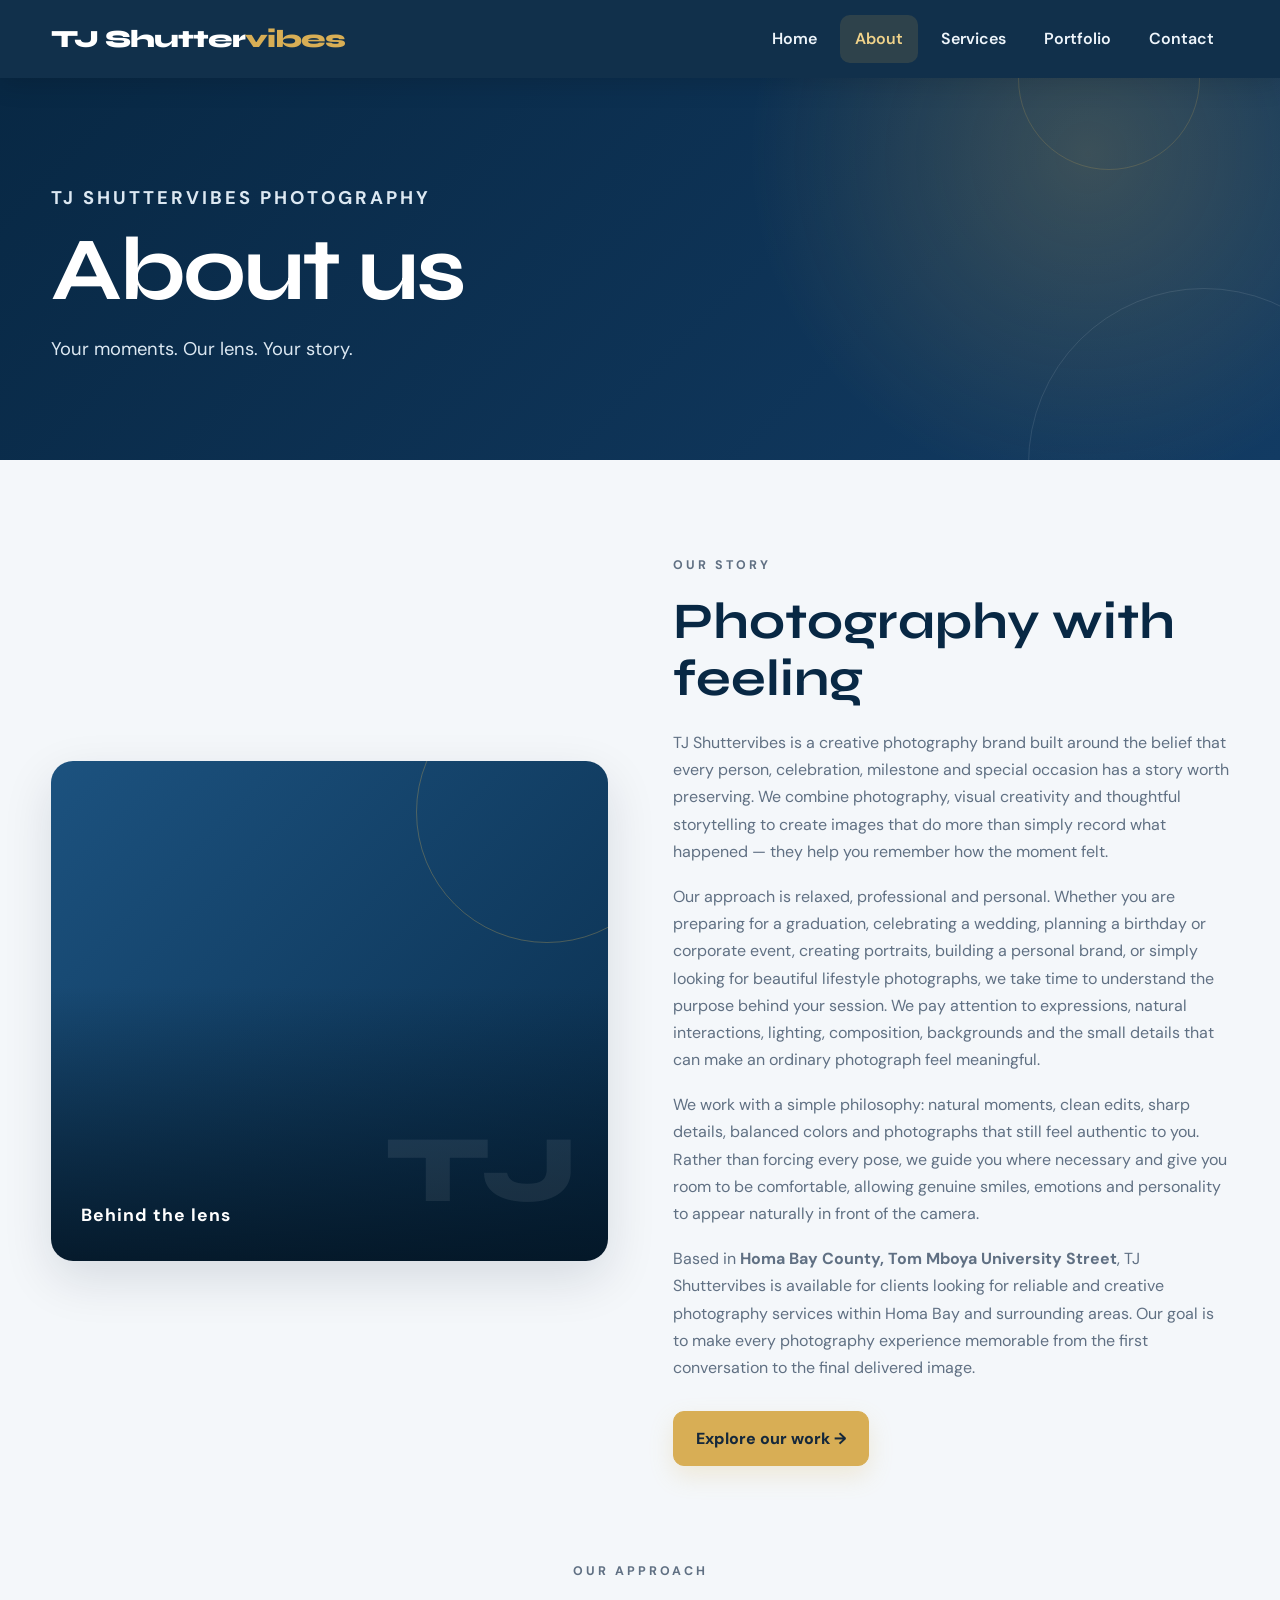
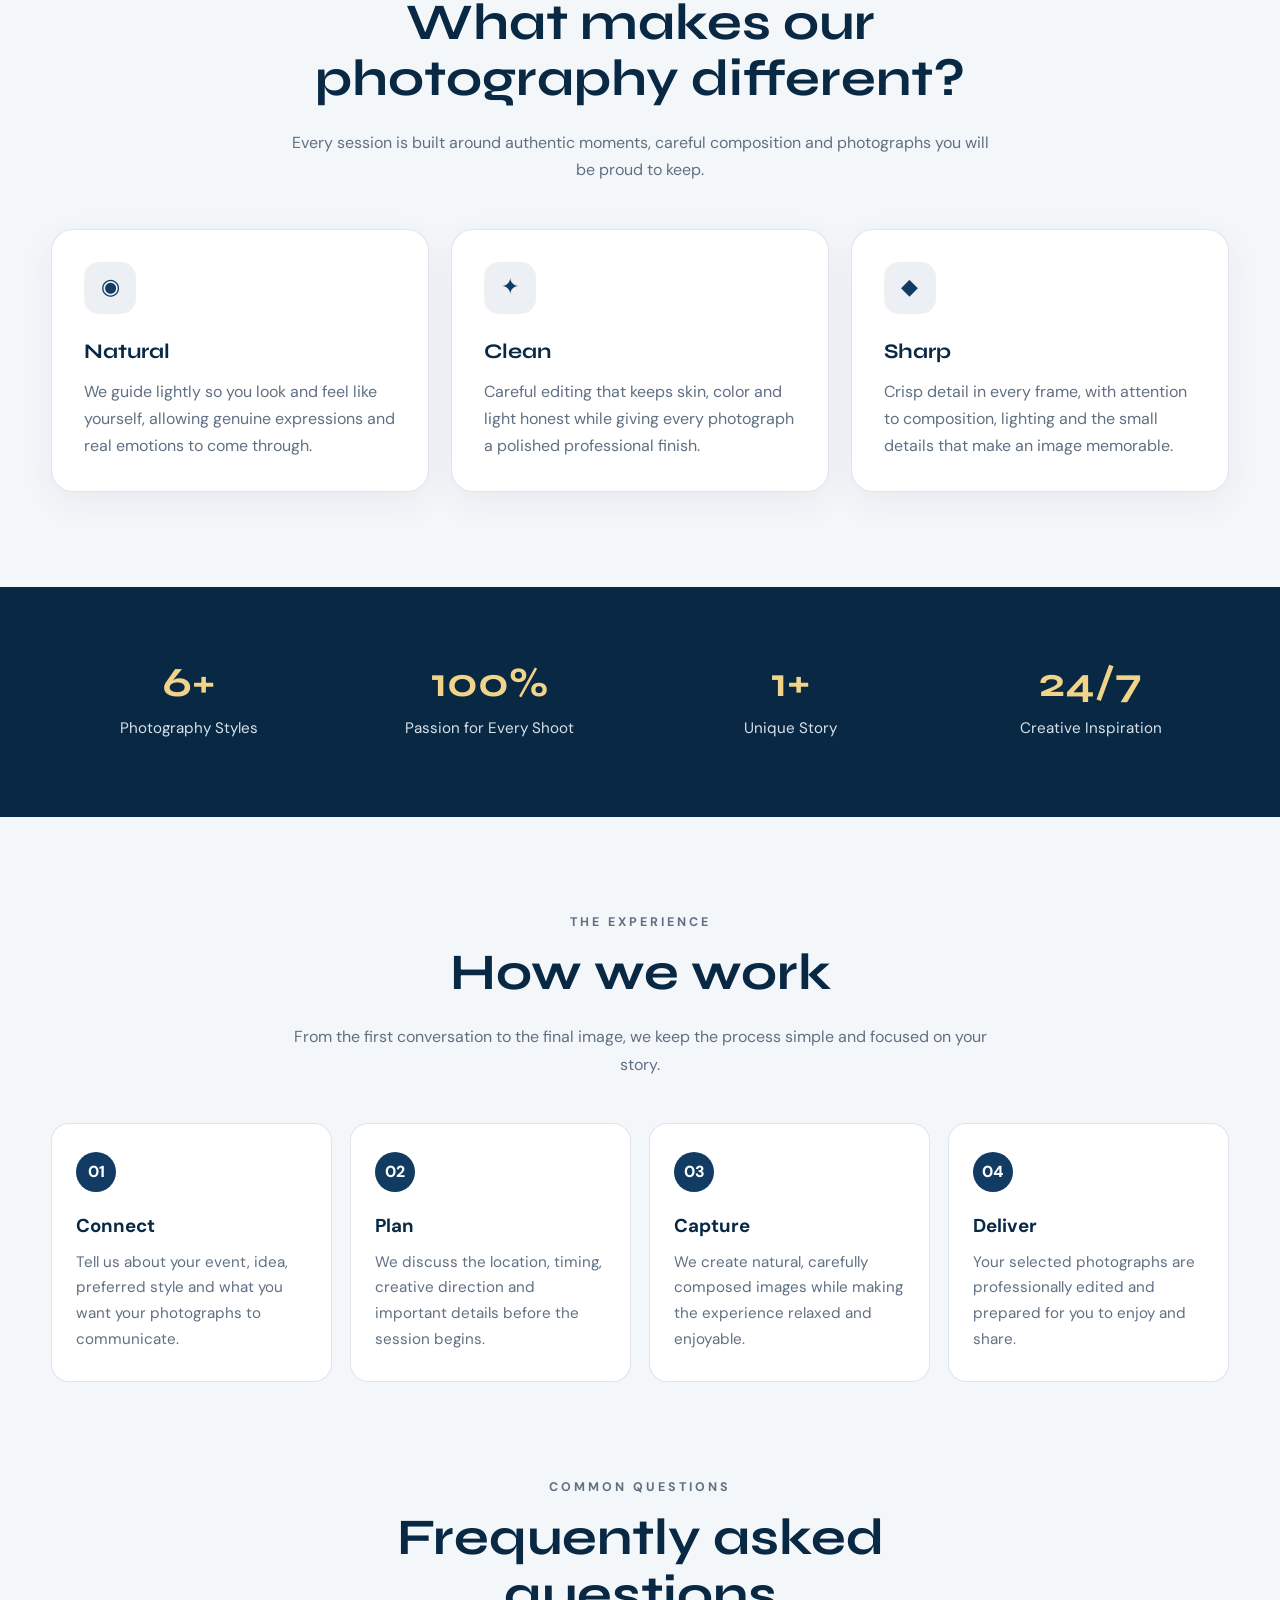
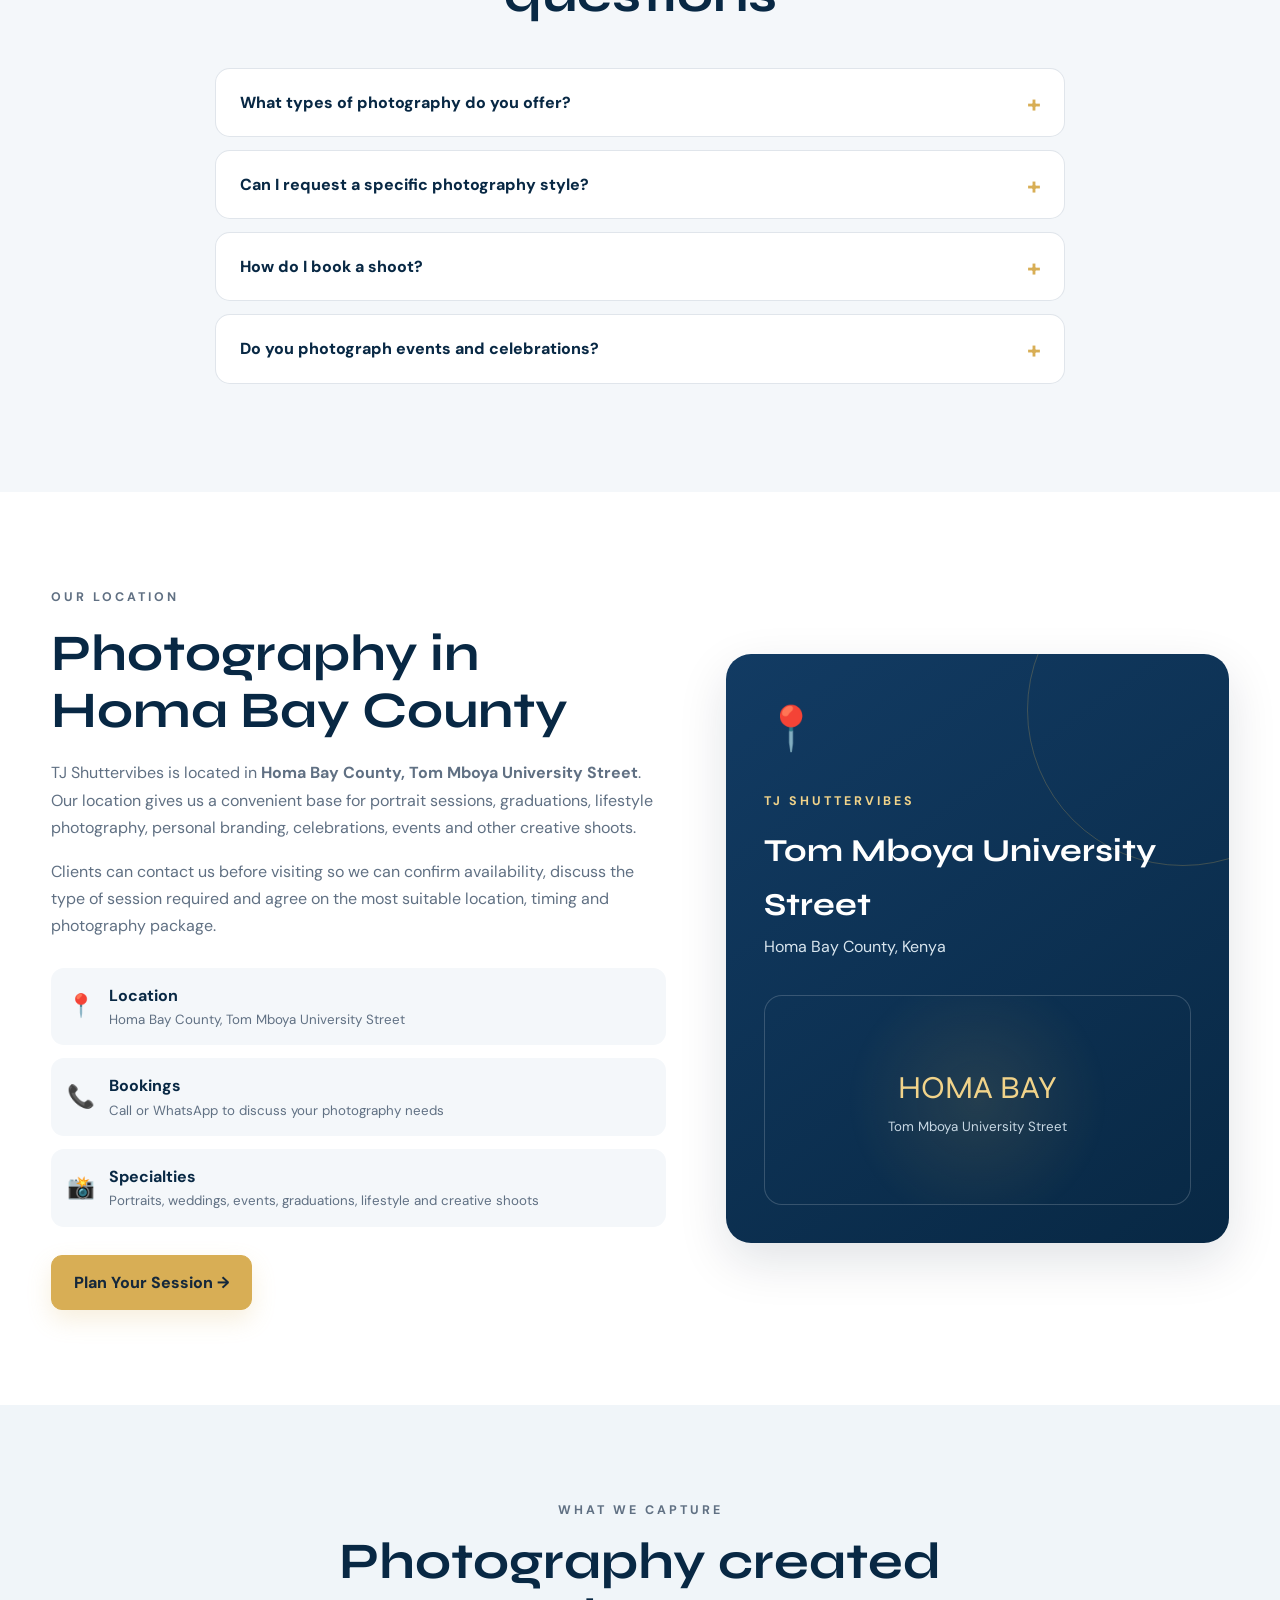
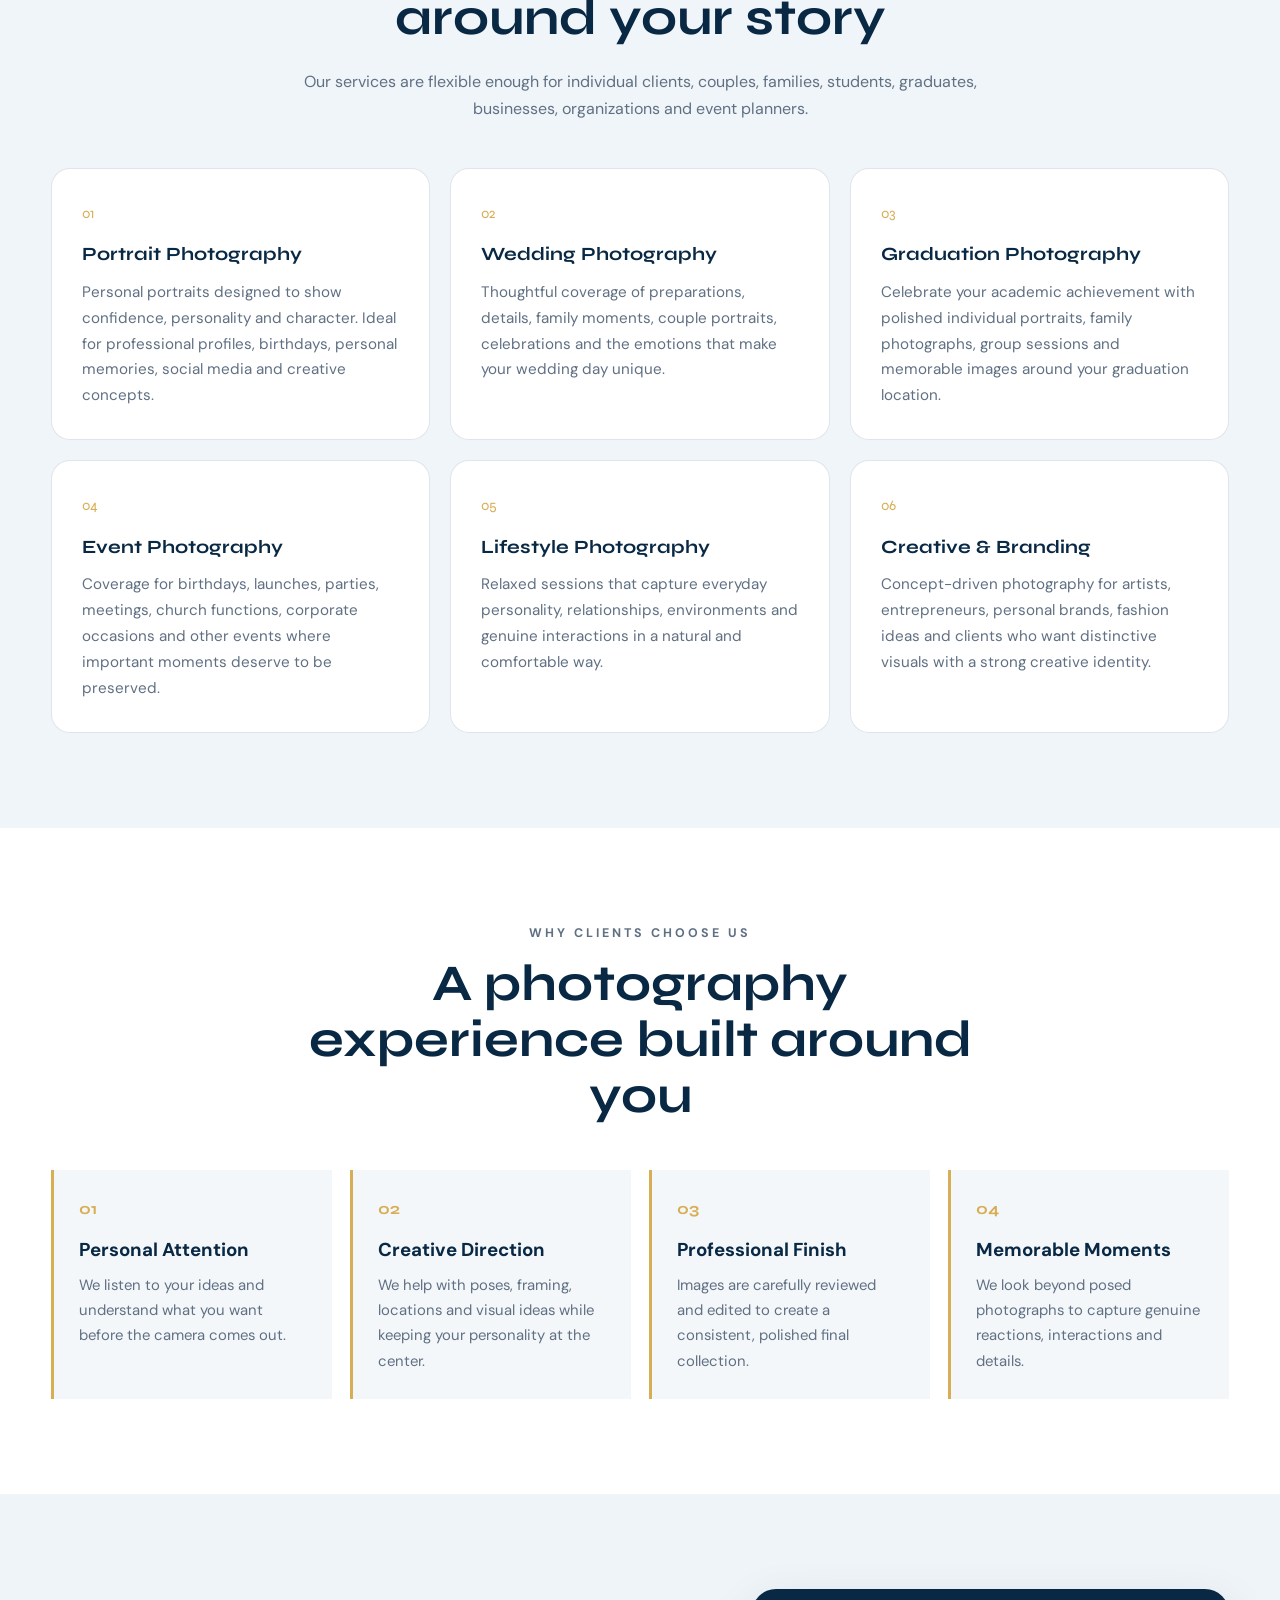
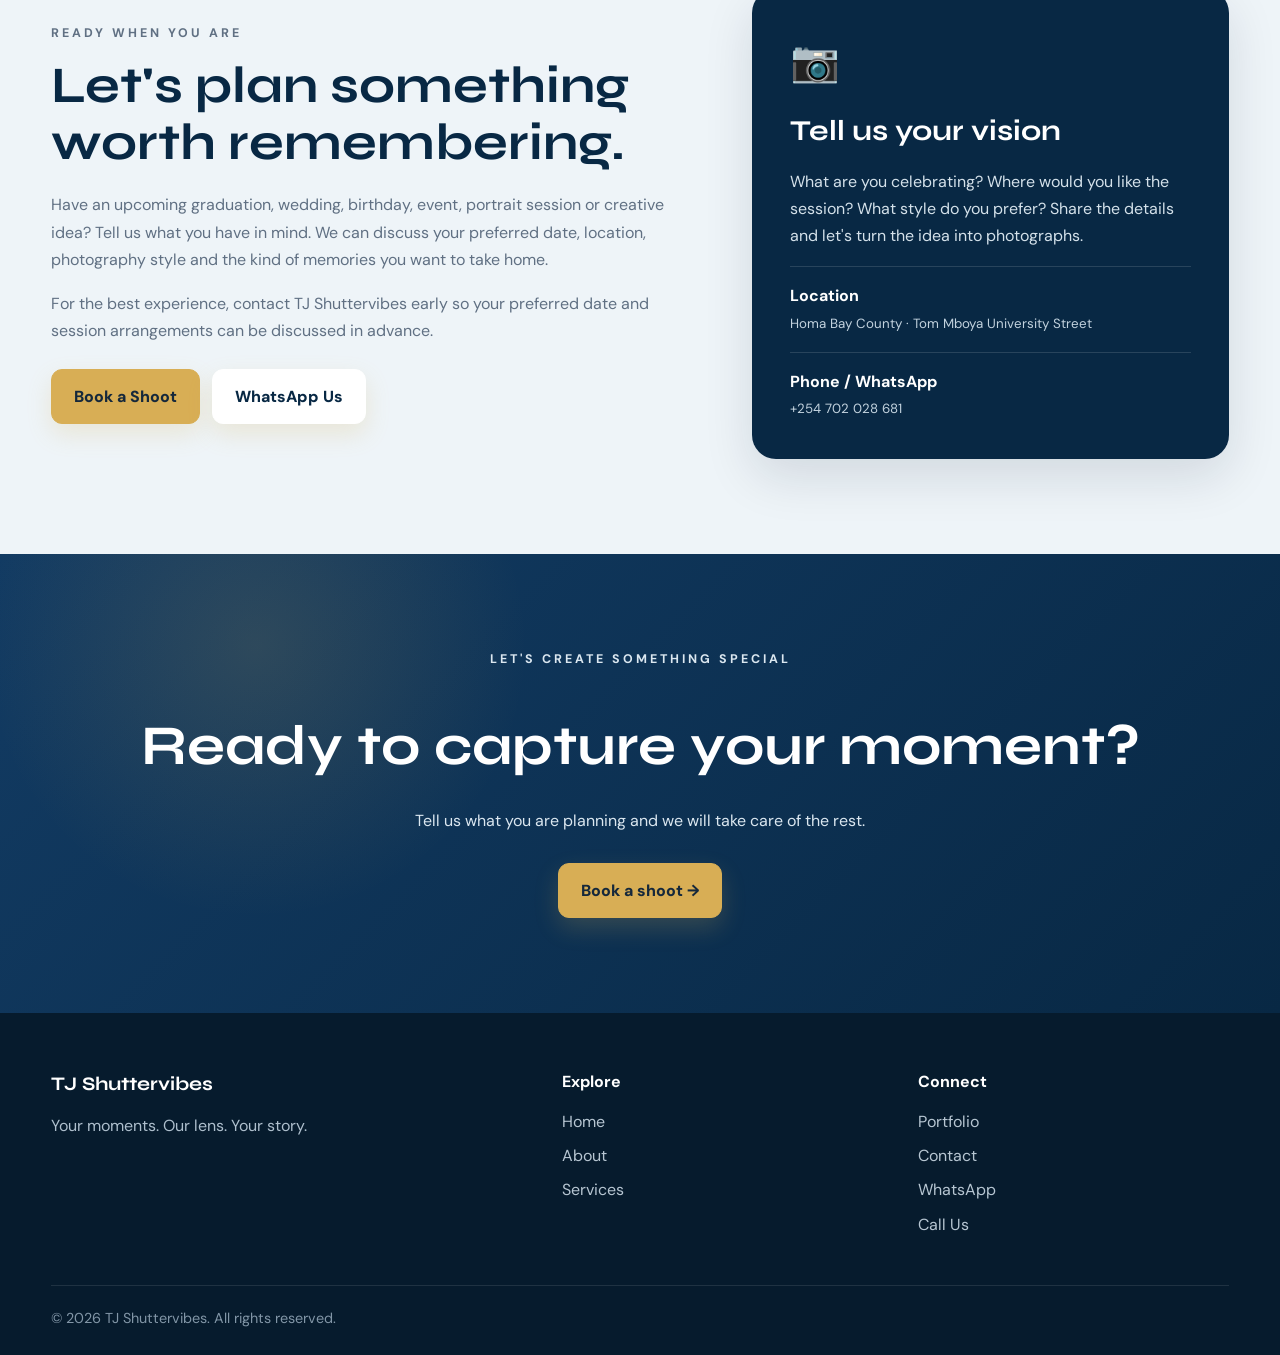
==== about.html @ 0933afc7 "Add files via upload" ====
<!DOCTYPE html>
<html lang="en">
<head>
<meta charset="UTF-8">
<meta name="viewport" content="width=device-width, initial-scale=1.0">
<meta name="description" content="About TJ Shuttervibes — photography with feeling, creativity and authentic storytelling.">
<meta name="theme-color" content="#123b63">
<title>About | TJ Shuttervibes</title>

<link rel="preconnect" href="https://fonts.googleapis.com">
<link rel="preconnect" href="https://fonts.gstatic.com" crossorigin>
<link href="https://fonts.googleapis.com/css2?family=DM+Sans:wght@400;500;600;700&family=Syne:wght@700;800&display=swap" rel="stylesheet">

<style>
:root{
  --blue:#123b63;
  --blue-dark:#082844;
  --blue-deep:#061d31;
  --blue-light:#1c527f;
  --gold:#d8ae55;
  --gold-light:#f1d38a;
  --white:#fff;
  --soft:#f4f7fa;
  --text:#172536;
  --muted:#607083;
  --border:rgba(18,59,99,.13);
  --shadow:0 18px 50px rgba(5,27,46,.12);
  --radius:22px;
  --max:1180px;
}

*{box-sizing:border-box;margin:0;padding:0}
html{scroll-behavior:smooth}
body{
  font-family:"DM Sans",sans-serif;
  background:var(--soft);
  color:var(--text);
  line-height:1.7;
  overflow-x:hidden;
}
a{text-decoration:none;color:inherit}
img{max-width:100%;display:block}
.wrap{width:min(var(--max),92%);margin:auto}

/* HEADER */
header{
  position:sticky;
  top:0;
  z-index:1000;
  background:rgba(8,40,68,.96);
  backdrop-filter:blur(14px);
  box-shadow:0 5px 25px rgba(0,0,0,.15);
}
header .wrap{
  min-height:78px;
  display:flex;
  align-items:center;
  justify-content:space-between;
  gap:25px;
}
.logo{
  font-family:Syne,sans-serif;
  font-size:1.55rem;
  font-weight:800;
  color:#fff;
  letter-spacing:-1px;
}
.logo span{color:var(--gold)}
nav ul{list-style:none;display:flex;align-items:center;gap:8px}
nav a{
  display:block;
  padding:10px 15px;
  color:#eef5fb;
  border-radius:10px;
  font-weight:600;
  transition:.25s ease;
}
nav a:hover,nav a[aria-current="page"]{
  background:rgba(216,174,85,.15);
  color:var(--gold-light);
}
.menu{
  display:none;
  border:1px solid rgba(255,255,255,.2);
  background:transparent;
  color:#fff;
  padding:9px 14px;
  border-radius:10px;
  cursor:pointer;
  font-weight:700;
}

/* PAGE HERO */
.page-head{
  position:relative;
  overflow:hidden;
  color:#fff;
  padding:105px 0 95px;
  background:
    radial-gradient(circle at 85% 20%,rgba(216,174,85,.22),transparent 30%),
    linear-gradient(135deg,var(--blue-dark),var(--blue));
}
.page-head:before{
  content:"";
  position:absolute;
  width:350px;height:350px;
  border:1px solid rgba(255,255,255,.1);
  border-radius:50%;
  right:-100px;bottom:-180px;
}
.page-head:after{
  content:"";
  position:absolute;
  width:180px;height:180px;
  border:1px solid rgba(216,174,85,.2);
  border-radius:50%;
  right:80px;top:-90px;
}
.page-head .wrap{position:relative;z-index:2}
.eyebrow{
  color:var(--gold-light);
  text-transform:uppercase;
  letter-spacing:3px;
  font-size:.78rem;
  font-weight:700;
  margin-bottom:12px;
}
.page-head h1{
  font-family:Syne,sans-serif;
  font-size:clamp(3rem,7vw,5.8rem);
  line-height:1;
  letter-spacing:-3px;
  margin-bottom:18px;
}
.page-head p{font-size:1.15rem;color:#dce8f2;max-width:620px}

/* SECTIONS */
section{padding:95px 0}
.two{
  display:grid;
  grid-template-columns:1fr 1fr;
  gap:65px;
  align-items:center;
}
.ph{
  min-height:500px;
  border-radius:var(--radius);
  position:relative;
  overflow:hidden;
  display:flex;
  align-items:flex-end;
  padding:30px;
  color:#fff;
  background:
    linear-gradient(to top,rgba(3,20,34,.85),transparent 55%),
    linear-gradient(135deg,#1c527f,#092d4c);
  box-shadow:var(--shadow);
}
.ph:before,.ph:after{
  content:"";
  position:absolute;
  border:1px solid rgba(216,174,85,.3);
  border-radius:50%;
}
.ph:before{width:260px;height:260px;top:-80px;right:-70px}
.ph:after{width:140px;height:140px;bottom:70px;right:40px}
.ph.c:after{
  content:"TJ";
  border:0;
  width:auto;height:auto;
  font-family:Syne,sans-serif;
  font-size:6rem;
  font-weight:800;
  color:rgba(255,255,255,.08);
  right:30px;bottom:10px;
}
.ph::first-line{position:relative}
.ph{font-size:1.1rem;font-weight:700;letter-spacing:1px}
.prose h2,.section-heading h2{
  font-family:Syne,sans-serif;
  font-size:clamp(2rem,4vw,3.5rem);
  line-height:1.1;
  color:var(--blue-dark);
  margin-bottom:22px;
}
.prose p{color:var(--muted);margin-bottom:18px}
.prose p:last-child{margin-bottom:0}

/* BUTTONS */
.btn{
  display:inline-flex;
  align-items:center;
  justify-content:center;
  gap:8px;
  background:var(--gold);
  color:#15283b;
  padding:13px 22px;
  border-radius:11px;
  font-weight:800;
  border:1px solid var(--gold);
  transition:.25s ease;
  box-shadow:0 10px 25px rgba(216,174,85,.2);
}
.btn:hover{transform:translateY(-3px);background:var(--gold-light)}
.btn-outline{
  background:transparent;
  color:#fff;
  border-color:rgba(255,255,255,.45);
  box-shadow:none;
}

/* FEATURES */
.section-heading{text-align:center;max-width:700px;margin:0 auto 45px}
.section-heading p{color:var(--muted)}
.grid{
  display:grid;
  grid-template-columns:repeat(3,1fr);
  gap:22px;
}
.card{
  background:#fff;
  padding:32px;
  border:1px solid var(--border);
  border-radius:var(--radius);
  box-shadow:0 10px 35px rgba(10,35,55,.06);
  transition:.3s ease;
  position:relative;
  overflow:hidden;
}
.card:before{
  content:"";
  position:absolute;
  left:0;top:0;width:4px;height:0;
  background:var(--gold);
  transition:.3s ease;
}
.card:hover{transform:translateY(-8px);box-shadow:var(--shadow)}
.card:hover:before{height:100%}
.card-icon{
  width:52px;height:52px;
  display:grid;place-items:center;
  border-radius:15px;
  background:rgba(18,59,99,.08);
  color:var(--blue);
  font-size:1.35rem;
  margin-bottom:20px;
}
.card h3{
  font-family:Syne,sans-serif;
  font-size:1.3rem;
  color:var(--blue-dark);
  margin-bottom:9px;
}
.card p{color:var(--muted)}

/* STATS */
.stats{
  background:var(--blue-dark);
  color:#fff;
  padding:65px 0;
}
.stat-grid{
  display:grid;
  grid-template-columns:repeat(4,1fr);
  text-align:center;
  gap:25px;
}
.stat{padding:10px}
.stat strong{
  display:block;
  font-family:Syne,sans-serif;
  color:var(--gold-light);
  font-size:2.6rem;
  line-height:1;
  margin-bottom:10px;
}
.stat span{color:#d7e2eb;font-size:.95rem}

/* PROCESS */
.process-grid{
  display:grid;
  grid-template-columns:repeat(4,1fr);
  gap:18px;
  counter-reset:process;
}
.process-card{
  position:relative;
  padding:28px 24px;
  background:#fff;
  border-radius:18px;
  border:1px solid var(--border);
}
.process-card span{
  display:inline-grid;
  place-items:center;
  width:40px;height:40px;
  border-radius:50%;
  background:var(--blue);
  color:#fff;
  font-weight:800;
  margin-bottom:18px;
}
.process-card h3{color:var(--blue-dark);margin-bottom:8px}
.process-card p{color:var(--muted);font-size:.95rem}

/* FAQ */
.faq{max-width:850px;margin:auto}
details{
  background:#fff;
  border:1px solid var(--border);
  border-radius:15px;
  margin-bottom:13px;
  overflow:hidden;
}
summary{
  cursor:pointer;
  list-style:none;
  padding:20px 24px;
  font-weight:800;
  color:var(--blue-dark);
  position:relative;
  padding-right:55px;
}
summary::-webkit-details-marker{display:none}
summary:after{
  content:"+";
  position:absolute;
  right:23px;
  font-size:1.5rem;
  color:var(--gold);
  top:15px;
}
details[open] summary:after{content:"−"}
details p{padding:0 24px 22px;color:var(--muted)}

/* CTA */
.cta{
  color:#fff;
  text-align:center;
  background:
    radial-gradient(circle at 20% 20%,rgba(216,174,85,.15),transparent 25%),
    linear-gradient(135deg,var(--blue),var(--blue-dark));
}
.cta h2{
  font-family:Syne,sans-serif;
  font-size:clamp(2rem,5vw,3.5rem);
  margin-bottom:14px;
}
.cta p{color:#dbe7f0;max-width:650px;margin:0 auto 28px}

/* FOOTER */
footer{
  background:#061b2d;
  color:#aebfcd;
  padding:55px 0 25px;
}
.footer-main{
  display:grid;
  grid-template-columns:1.5fr 1fr 1fr;
  gap:45px;
}
footer strong{color:#fff;font-family:Syne,sans-serif;font-size:1.2rem}
footer p{margin-top:12px;max-width:360px}
.footer-links h4{color:#fff;margin-bottom:13px}
.footer-links a{display:block;margin:7px 0;color:#b7c6d2;transition:.2s}
.footer-links a:hover{color:var(--gold-light);padding-left:4px}
.copyright{
  border-top:1px solid rgba(255,255,255,.1);
  margin-top:40px;
  padding-top:20px;
  font-size:.9rem;
  color:#8296a7;
}

/* REVEAL ANIMATION */
.reveal{opacity:0;transform:translateY(25px);transition:.7s ease}
.reveal.visible{opacity:1;transform:none}

/* MOBILE */
@media(max-width:850px){
  header .wrap{min-height:70px}
  .menu{display:block}
  nav{
    position:absolute;
    left:4%;
    right:4%;
    top:78px;
    background:var(--blue-dark);
    border-radius:16px;
    padding:10px;
    box-shadow:0 20px 45px rgba(0,0,0,.25);
    display:none;
  }
  nav.open{display:block}
  nav ul{display:block}
  nav a{padding:13px 15px}
  .page-head{padding:80px 0 70px}
  .two{grid-template-columns:1fr;gap:40px}
  .ph{min-height:380px}
  .grid{grid-template-columns:1fr}
  .stat-grid{grid-template-columns:repeat(2,1fr)}
  .process-grid{grid-template-columns:repeat(2,1fr)}
  .footer-main{grid-template-columns:1fr 1fr}
}

@media(max-width:560px){
  section{padding:70px 0}
  .page-head h1{font-size:3.2rem;letter-spacing:-2px}
  .ph{min-height:300px}
  .stat-grid,.process-grid,.footer-main{grid-template-columns:1fr}
  .card{padding:26px}
  .logo{font-size:1.3rem}
}

/* Accessibility */
:focus-visible{outline:3px solid var(--gold-light);outline-offset:3px}
@media(prefers-reduced-motion:reduce){
  *{scroll-behavior:auto!important;transition:none!important;animation:none!important}
  .reveal{opacity:1;transform:none}
}

/* EXPANDED ABOUT FEATURES */
.location-section{background:#fff}
.location-grid{display:grid;grid-template-columns:1.1fr .9fr;gap:60px;align-items:center}
.location-copy h2,.booking-copy h2{
  font-family:Syne,sans-serif;color:var(--blue-dark);
  font-size:clamp(2rem,4vw,3.4rem);line-height:1.12;margin-bottom:20px
}
.location-copy>p,.booking-copy>p{color:var(--muted);margin-bottom:17px}
.location-details{margin:28px 0;display:grid;gap:13px}
.location-details>div{display:flex;gap:14px;align-items:center;padding:14px 16px;background:var(--soft);border-radius:13px}
.location-details span{font-size:1.4rem}
.location-details strong,.location-details small{display:block}
.location-details strong{color:var(--blue-dark)}
.location-details small{color:var(--muted)}
.location-card{
  min-height:480px;padding:38px;border-radius:25px;color:#fff;
  background:linear-gradient(145deg,var(--blue),var(--blue-dark));
  box-shadow:var(--shadow);position:relative;overflow:hidden
}
.location-card:after{
  content:"";position:absolute;width:310px;height:310px;border:1px solid rgba(216,174,85,.25);
  border-radius:50%;right:-110px;top:-100px
}
.location-card h3{font-family:Syne,sans-serif;font-size:2rem;position:relative;z-index:2}
.location-card>p:not(.eyebrow){color:#d8e5ee;position:relative;z-index:2}
.location-pin{font-size:2.7rem;margin-bottom:25px;position:relative;z-index:2}
.map-placeholder{
  height:210px;margin-top:35px;border:1px solid rgba(255,255,255,.18);border-radius:18px;
  display:flex;flex-direction:column;align-items:center;justify-content:center;
  background:radial-gradient(circle,rgba(216,174,85,.12),transparent 55%);
  text-align:center;position:relative;z-index:2
}
.map-placeholder span{font-family:Syne,sans-serif;font-size:2rem;color:var(--gold-light)}
.map-placeholder small{color:#c8d8e4}
.services-rich{background:#f0f5f9}
.rich-grid{display:grid;grid-template-columns:repeat(3,1fr);gap:20px}
.rich-card{
  background:#fff;border-radius:19px;padding:30px;border:1px solid var(--border);
  position:relative;overflow:hidden;transition:.3s
}
.rich-card:hover{transform:translateY(-7px);box-shadow:var(--shadow)}
.rich-card>span{font-family:Syne,sans-serif;color:var(--gold);font-size:.9rem}
.rich-card h3{color:var(--blue-dark);font-family:Syne,sans-serif;margin:13px 0 9px}
.rich-card p{color:var(--muted);font-size:.95rem}
.why-section{background:#fff}
.why-grid{display:grid;grid-template-columns:repeat(4,1fr);gap:18px}
.why-item{padding:25px;border-left:3px solid var(--gold);background:var(--soft)}
.why-item b{color:var(--gold);font-family:Syne,sans-serif}
.why-item h3{color:var(--blue-dark);margin:12px 0 7px}
.why-item p{color:var(--muted);font-size:.93rem}
.booking-section{background:#eef4f8}
.booking-grid{display:grid;grid-template-columns:1.15fr .85fr;gap:55px;align-items:center}
.booking-copy .eyebrow{margin-bottom:12px}
.booking-actions{display:flex;gap:12px;flex-wrap:wrap;margin-top:25px}
.whatsapp{background:#fff;color:var(--blue-dark);border-color:#fff}
.booking-box{
  background:var(--blue-dark);color:#fff;padding:38px;border-radius:24px;
  box-shadow:var(--shadow)
}
.booking-box>span{font-size:2.5rem}
.booking-box h3{font-family:Syne,sans-serif;font-size:1.8rem;margin:12px 0}
.booking-box>p{color:#d4e1ea}
.booking-line{border-top:1px solid rgba(255,255,255,.13);padding-top:15px;margin-top:17px}
.booking-line strong,.booking-line small{display:block}
.booking-line small{color:#c2d2de;margin-top:3px}

@media(max-width:850px){
  .location-grid,.booking-grid{grid-template-columns:1fr}
  .rich-grid{grid-template-columns:1fr 1fr}
  .why-grid{grid-template-columns:1fr 1fr}
}
@media(max-width:560px){
  .rich-grid,.why-grid{grid-template-columns:1fr}
  .location-card{min-height:400px;padding:28px}
}

</style>
</head>

<body>

<header>
  <div class="wrap">
    <a class="logo" href="index.html" aria-label="TJ Shuttervibes Home">
      TJ Shutter<span>vibes</span>
    </a>

    <button class="menu" id="menuButton" aria-expanded="false" aria-controls="mainNav">
      Menu
    </button>

    <nav id="mainNav" aria-label="Main navigation">
      <ul>
        <li><a href="index.html">Home</a></li>
        <li><a href="about.html" aria-current="page">About</a></li>
        <li><a href="services.html">Services</a></li>
        <li><a href="portfolio.html">Portfolio</a></li>
        <li><a href="contact.html">Contact</a></li>
      </ul>
    </nav>
  </div>
</header>

<main>

<section class="page-head">
  <div class="wrap">
    <p class="eyebrow">TJ SHUTTERVIBES PHOTOGRAPHY</p>
    <h1>About us</h1>
    <p>Your moments. Our lens. Your story.</p>
  </div>
</section>

<section>
  <div class="wrap two reveal">
    <div class="ph c" aria-label="Behind the lens">
      Behind the lens
    </div>

    <div class="prose">
      <p class="eyebrow">OUR STORY</p>
      <h2>Photography with feeling</h2>
      <p>TJ Shuttervibes is a creative photography brand built around the belief that every person, celebration, milestone and special occasion has a story worth preserving. We combine photography, visual creativity and thoughtful storytelling to create images that do more than simply record what happened — they help you remember how the moment felt.</p>
      <p>Our approach is relaxed, professional and personal. Whether you are preparing for a graduation, celebrating a wedding, planning a birthday or corporate event, creating portraits, building a personal brand, or simply looking for beautiful lifestyle photographs, we take time to understand the purpose behind your session. We pay attention to expressions, natural interactions, lighting, composition, backgrounds and the small details that can make an ordinary photograph feel meaningful.</p>
      <p>We work with a simple philosophy: natural moments, clean edits, sharp details, balanced colors and photographs that still feel authentic to you. Rather than forcing every pose, we guide you where necessary and give you room to be comfortable, allowing genuine smiles, emotions and personality to appear naturally in front of the camera.</p>
      <p>Based in <strong>Homa Bay County, Tom Mboya University Street</strong>, TJ Shuttervibes is available for clients looking for reliable and creative photography services within Homa Bay and surrounding areas. Our goal is to make every photography experience memorable from the first conversation to the final delivered image.</p>
      <a class="btn" href="portfolio.html" style="margin-top:12px">Explore our work →</a>
    </div>
  </div>
</section>

<section style="padding-top:0">
  <div class="wrap">
    <div class="section-heading reveal">
      <p class="eyebrow">OUR APPROACH</p>
      <h2>What makes our photography different?</h2>
      <p>Every session is built around authentic moments, careful composition and photographs you will be proud to keep.</p>
    </div>

    <div class="grid">
      <article class="card reveal">
        <div class="card-icon">◉</div>
        <h3>Natural</h3>
        <p>We guide lightly so you look and feel like yourself, allowing genuine expressions and real emotions to come through.</p>
      </article>

      <article class="card reveal">
        <div class="card-icon">✦</div>
        <h3>Clean</h3>
        <p>Careful editing that keeps skin, color and light honest while giving every photograph a polished professional finish.</p>
      </article>

      <article class="card reveal">
        <div class="card-icon">◆</div>
        <h3>Sharp</h3>
        <p>Crisp detail in every frame, with attention to composition, lighting and the small details that make an image memorable.</p>
      </article>
    </div>
  </div>
</section>

<section class="stats">
  <div class="wrap">
    <div class="stat-grid">
      <div class="stat reveal"><strong data-count="6">0</strong><span>Photography Styles</span></div>
      <div class="stat reveal"><strong data-count="100">0</strong><span>Passion for Every Shoot</span></div>
      <div class="stat reveal"><strong data-count="1">0</strong><span>Unique Story</span></div>
      <div class="stat reveal"><strong>24/7</strong><span>Creative Inspiration</span></div>
    </div>
  </div>
</section>

<section>
  <div class="wrap">
    <div class="section-heading reveal">
      <p class="eyebrow">THE EXPERIENCE</p>
      <h2>How we work</h2>
      <p>From the first conversation to the final image, we keep the process simple and focused on your story.</p>
    </div>

    <div class="process-grid">
      <article class="process-card reveal">
        <span>01</span>
        <h3>Connect</h3>
        <p>Tell us about your event, idea, preferred style and what you want your photographs to communicate.</p>
      </article>

      <article class="process-card reveal">
        <span>02</span>
        <h3>Plan</h3>
        <p>We discuss the location, timing, creative direction and important details before the session begins.</p>
      </article>

      <article class="process-card reveal">
        <span>03</span>
        <h3>Capture</h3>
        <p>We create natural, carefully composed images while making the experience relaxed and enjoyable.</p>
      </article>

      <article class="process-card reveal">
        <span>04</span>
        <h3>Deliver</h3>
        <p>Your selected photographs are professionally edited and prepared for you to enjoy and share.</p>
      </article>
    </div>
  </div>
</section>

<section style="padding-top:0">
  <div class="wrap">
    <div class="section-heading reveal">
      <p class="eyebrow">COMMON QUESTIONS</p>
      <h2>Frequently asked questions</h2>
    </div>

    <div class="faq">
      <details class="reveal">
        <summary>What types of photography do you offer?</summary>
        <p>We work across portraits, weddings, events, graduations, lifestyle sessions, personal branding and creative photography.</p>
      </details>

      <details class="reveal">
        <summary>Can I request a specific photography style?</summary>
        <p>Yes. Share your preferred mood, references, location and ideas with us so the session can be planned around your vision.</p>
      </details>

      <details class="reveal">
        <summary>How do I book a shoot?</summary>
        <p>Use the Contact page to send your details and preferred date, or contact TJ Shuttervibes directly through the available communication options.</p>
      </details>

      <details class="reveal">
        <summary>Do you photograph events and celebrations?</summary>
        <p>Yes. Our photography services can cover celebrations and events, with an approach focused on preserving genuine moments and important details.</p>
      </details>
    </div>
  </div>
</section>


<section class="location-section">
  <div class="wrap location-grid">
    <div class="location-copy reveal">
      <p class="eyebrow">OUR LOCATION</p>
      <h2>Photography in Homa Bay County</h2>
      <p>TJ Shuttervibes is located in <strong>Homa Bay County, Tom Mboya University Street</strong>. Our location gives us a convenient base for portrait sessions, graduations, lifestyle photography, personal branding, celebrations, events and other creative shoots.</p>
      <p>Clients can contact us before visiting so we can confirm availability, discuss the type of session required and agree on the most suitable location, timing and photography package.</p>
      <div class="location-details">
        <div><span>📍</span><div><strong>Location</strong><small>Homa Bay County, Tom Mboya University Street</small></div></div>
        <div><span>📞</span><div><strong>Bookings</strong><small>Call or WhatsApp to discuss your photography needs</small></div></div>
        <div><span>📸</span><div><strong>Specialties</strong><small>Portraits, weddings, events, graduations, lifestyle and creative shoots</small></div></div>
      </div>
      <a class="btn" href="contact.html">Plan Your Session →</a>
    </div>

    <div class="location-card reveal">
      <div class="location-pin">📍</div>
      <p class="eyebrow">TJ SHUTTERVIBES</p>
      <h3>Tom Mboya University Street</h3>
      <p>Homa Bay County, Kenya</p>
      <div class="map-placeholder">
        <span>HOMA BAY</span>
        <small>Tom Mboya University Street</small>
      </div>
    </div>
  </div>
</section>

<section class="services-rich">
  <div class="wrap">
    <div class="section-heading reveal">
      <p class="eyebrow">WHAT WE CAPTURE</p>
      <h2>Photography created around your story</h2>
      <p>Our services are flexible enough for individual clients, couples, families, students, graduates, businesses, organizations and event planners.</p>
    </div>
    <div class="rich-grid">
      <article class="rich-card reveal"><span>01</span><h3>Portrait Photography</h3><p>Personal portraits designed to show confidence, personality and character. Ideal for professional profiles, birthdays, personal memories, social media and creative concepts.</p></article>
      <article class="rich-card reveal"><span>02</span><h3>Wedding Photography</h3><p>Thoughtful coverage of preparations, details, family moments, couple portraits, celebrations and the emotions that make your wedding day unique.</p></article>
      <article class="rich-card reveal"><span>03</span><h3>Graduation Photography</h3><p>Celebrate your academic achievement with polished individual portraits, family photographs, group sessions and memorable images around your graduation location.</p></article>
      <article class="rich-card reveal"><span>04</span><h3>Event Photography</h3><p>Coverage for birthdays, launches, parties, meetings, church functions, corporate occasions and other events where important moments deserve to be preserved.</p></article>
      <article class="rich-card reveal"><span>05</span><h3>Lifestyle Photography</h3><p>Relaxed sessions that capture everyday personality, relationships, environments and genuine interactions in a natural and comfortable way.</p></article>
      <article class="rich-card reveal"><span>06</span><h3>Creative & Branding</h3><p>Concept-driven photography for artists, entrepreneurs, personal brands, fashion ideas and clients who want distinctive visuals with a strong creative identity.</p></article>
    </div>
  </div>
</section>

<section class="why-section">
  <div class="wrap">
    <div class="section-heading reveal">
      <p class="eyebrow">WHY CLIENTS CHOOSE US</p>
      <h2>A photography experience built around you</h2>
    </div>
    <div class="why-grid">
      <div class="why-item reveal"><b>01</b><h3>Personal Attention</h3><p>We listen to your ideas and understand what you want before the camera comes out.</p></div>
      <div class="why-item reveal"><b>02</b><h3>Creative Direction</h3><p>We help with poses, framing, locations and visual ideas while keeping your personality at the center.</p></div>
      <div class="why-item reveal"><b>03</b><h3>Professional Finish</h3><p>Images are carefully reviewed and edited to create a consistent, polished final collection.</p></div>
      <div class="why-item reveal"><b>04</b><h3>Memorable Moments</h3><p>We look beyond posed photographs to capture genuine reactions, interactions and details.</p></div>
    </div>
  </div>
</section>

<section class="booking-section">
  <div class="wrap booking-grid">
    <div class="booking-copy reveal">
      <p class="eyebrow">READY WHEN YOU ARE</p>
      <h2>Let's plan something worth remembering.</h2>
      <p>Have an upcoming graduation, wedding, birthday, event, portrait session or creative idea? Tell us what you have in mind. We can discuss your preferred date, location, photography style and the kind of memories you want to take home.</p>
      <p>For the best experience, contact TJ Shuttervibes early so your preferred date and session arrangements can be discussed in advance.</p>
      <div class="booking-actions">
        <a class="btn" href="contact.html">Book a Shoot</a>
        <a class="btn whatsapp" href="https://wa.me/254702028681" target="_blank" rel="noopener">WhatsApp Us</a>
      </div>
    </div>
    <div class="booking-box reveal">
      <span>📷</span>
      <h3>Tell us your vision</h3>
      <p>What are you celebrating? Where would you like the session? What style do you prefer? Share the details and let's turn the idea into photographs.</p>
      <div class="booking-line"><strong>Location</strong><small>Homa Bay County · Tom Mboya University Street</small></div>
      <div class="booking-line"><strong>Phone / WhatsApp</strong><small>+254 702 028 681</small></div>
    </div>
  </div>
</section>

<section class="cta">
  <div class="wrap reveal">
    <p class="eyebrow">LET'S CREATE SOMETHING SPECIAL</p>
    <h2>Ready to capture your moment?</h2>
    <p>Tell us what you are planning and we will take care of the rest.</p>
    <a class="btn" href="contact.html">Book a shoot →</a>
  </div>
</section>

</main>

<footer>
  <div class="wrap footer-main">
    <div>
      <strong>TJ Shuttervibes</strong>
      <p>Your moments. Our lens. Your story.</p>
    </div>

    <div class="footer-links">
      <h4>Explore</h4>
      <a href="index.html">Home</a>
      <a href="about.html">About</a>
      <a href="services.html">Services</a>
    </div>

    <div class="footer-links">
      <h4>Connect</h4>
      <a href="portfolio.html">Portfolio</a>
      <a href="contact.html">Contact</a>
      <a href="https://wa.me/254702028681" target="_blank" rel="noopener">WhatsApp</a>
      <a href="tel:+254702028681">Call Us</a>
    </div>
  </div>

  <div class="wrap copyright">
    &copy; 2026 TJ Shuttervibes. All rights reserved.
  </div>
</footer>

<script>
const menuButton = document.getElementById("menuButton");
const mainNav = document.getElementById("mainNav");

menuButton.addEventListener("click", () => {
  const open = mainNav.classList.toggle("open");
  menuButton.setAttribute("aria-expanded", open);
  menuButton.textContent = open ? "Close" : "Menu";
});

mainNav.querySelectorAll("a").forEach(link => {
  link.addEventListener("click", () => {
    mainNav.classList.remove("open");
    menuButton.setAttribute("aria-expanded", "false");
    menuButton.textContent = "Menu";
  });
});

document.addEventListener("click", event => {
  if (!event.target.closest("header") && mainNav.classList.contains("open")) {
    mainNav.classList.remove("open");
    menuButton.setAttribute("aria-expanded", "false");
    menuButton.textContent = "Menu";
  }
});

document.addEventListener("keydown", event => {
  if (event.key === "Escape") {
    mainNav.classList.remove("open");
    menuButton.setAttribute("aria-expanded", "false");
    menuButton.textContent = "Menu";
  }
});

const revealItems = document.querySelectorAll(".reveal");

const observer = new IntersectionObserver(entries => {
  entries.forEach(entry => {
    if (entry.isIntersecting) {
      entry.target.classList.add("visible");
      observer.unobserve(entry.target);
    }
  });
}, {threshold:0.12});

revealItems.forEach(item => observer.observe(item));

const counters = document.querySelectorAll("[data-count]");
const counterObserver = new IntersectionObserver(entries => {
  entries.forEach(entry => {
    if (!entry.isIntersecting) return;

    const el = entry.target;
    const target = Number(el.dataset.count);
    const duration = 1200;
    const start = performance.now();

    function update(now) {
      const progress = Math.min((now - start) / duration, 1);
      el.textContent = Math.floor(progress * target);
      if (progress < 1) requestAnimationFrame(update);
      else el.textContent = target + (target === 100 ? "%" : "+");
    }

    requestAnimationFrame(update);
    counterObserver.unobserve(el);
  });
}, {threshold:0.8});

counters.forEach(counter => counterObserver.observe(counter));
</script>

</body>
</html>
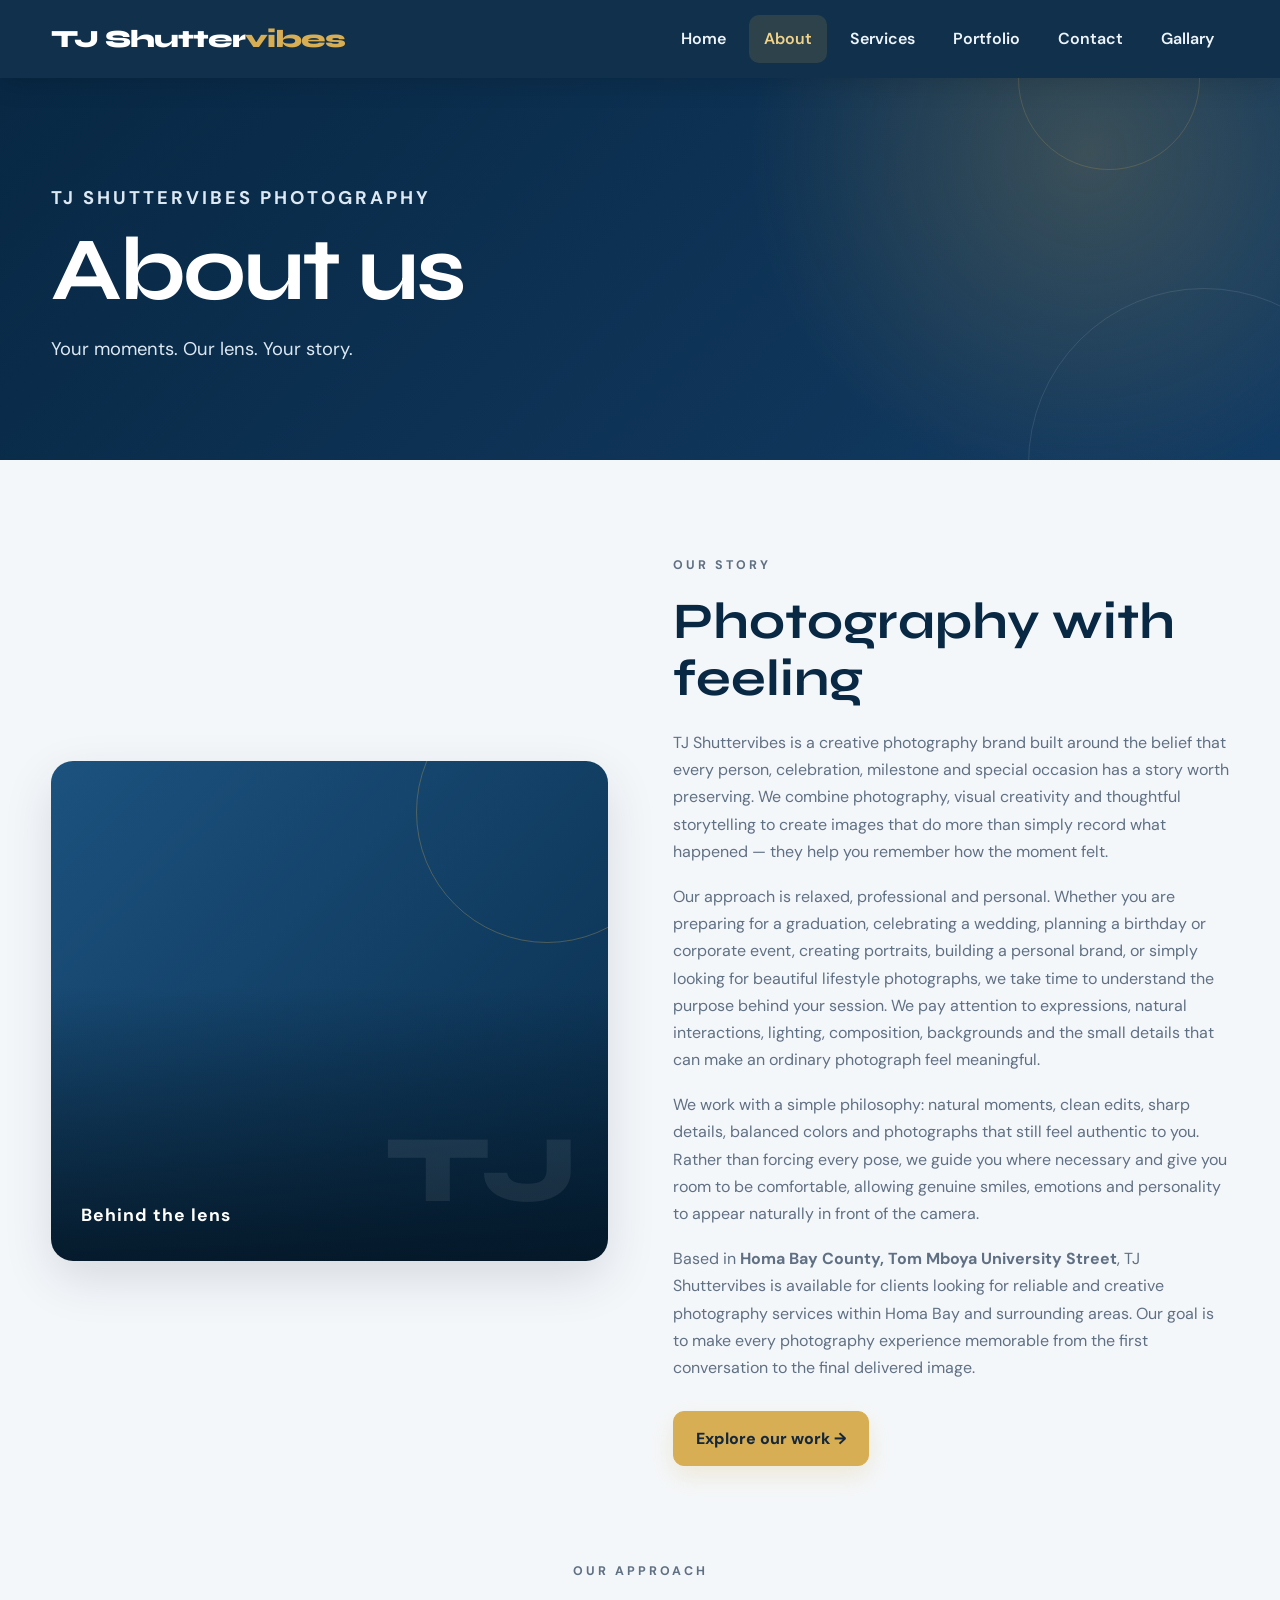
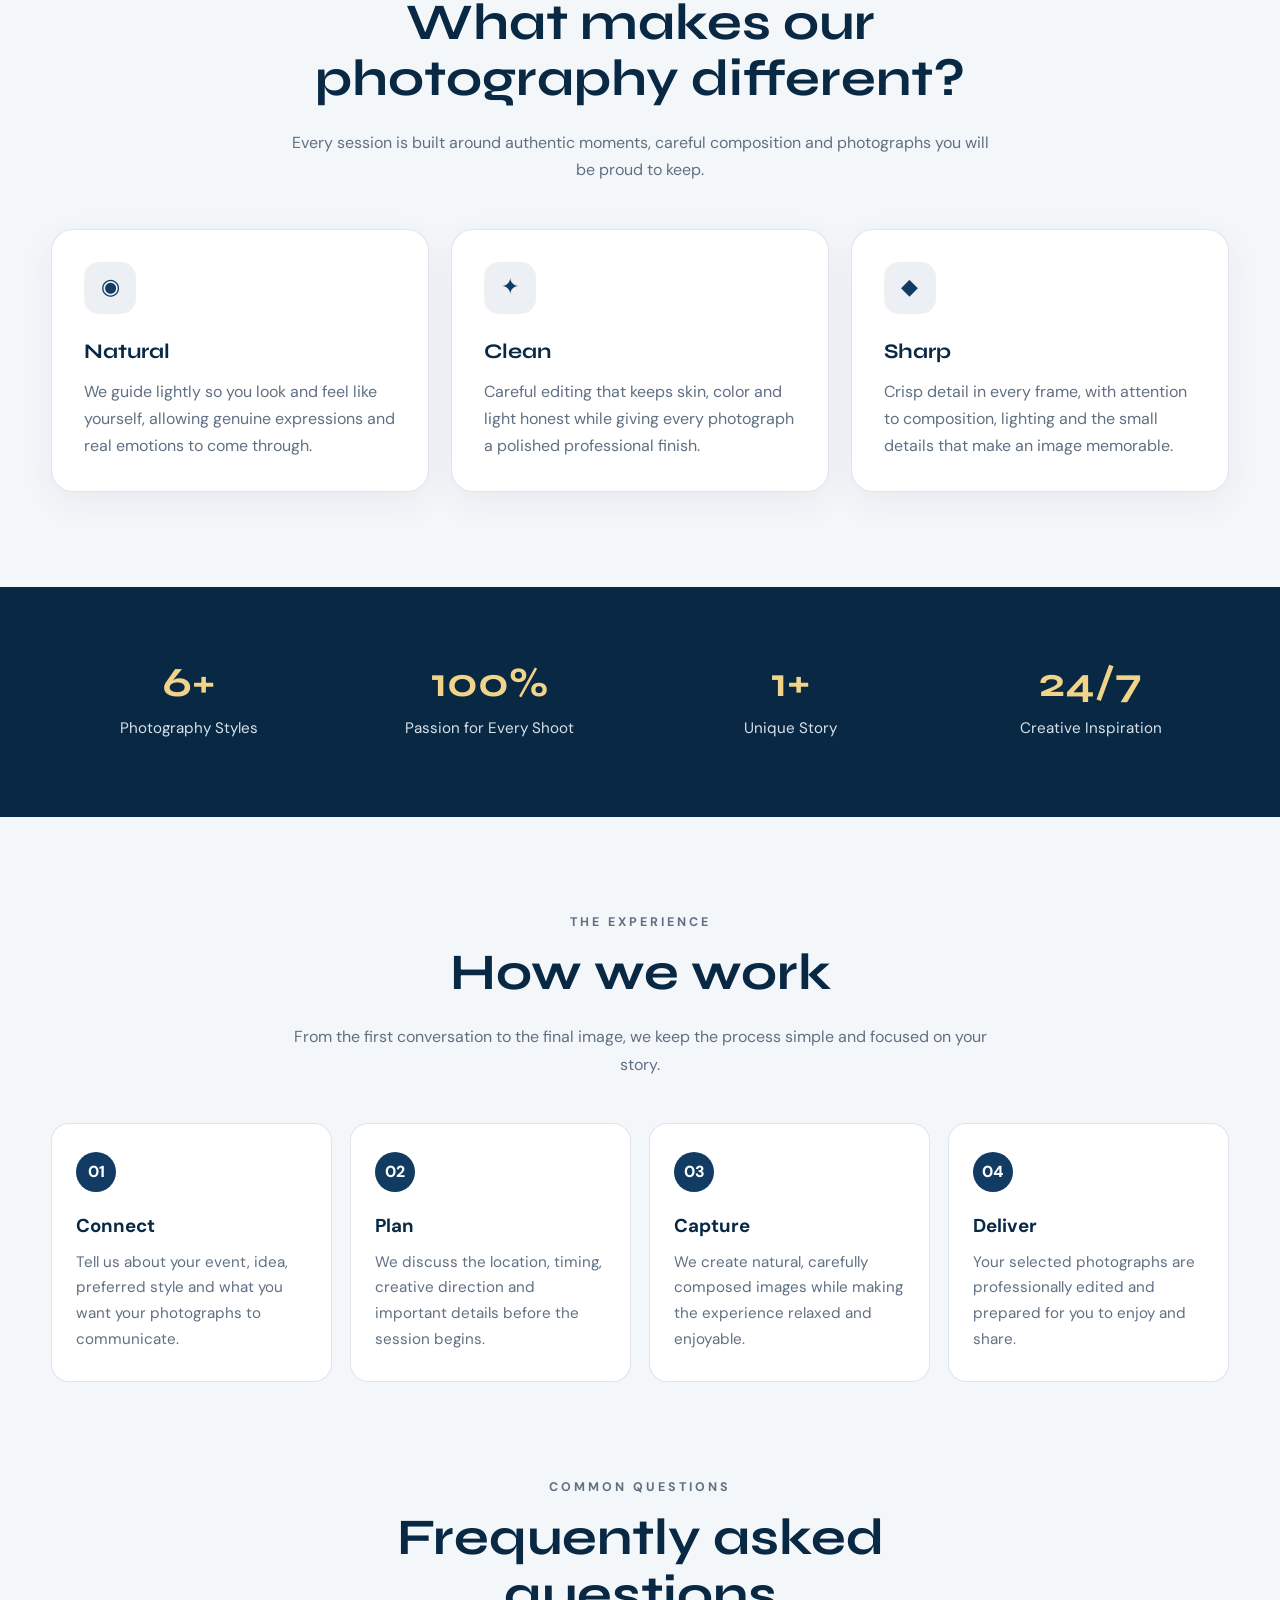
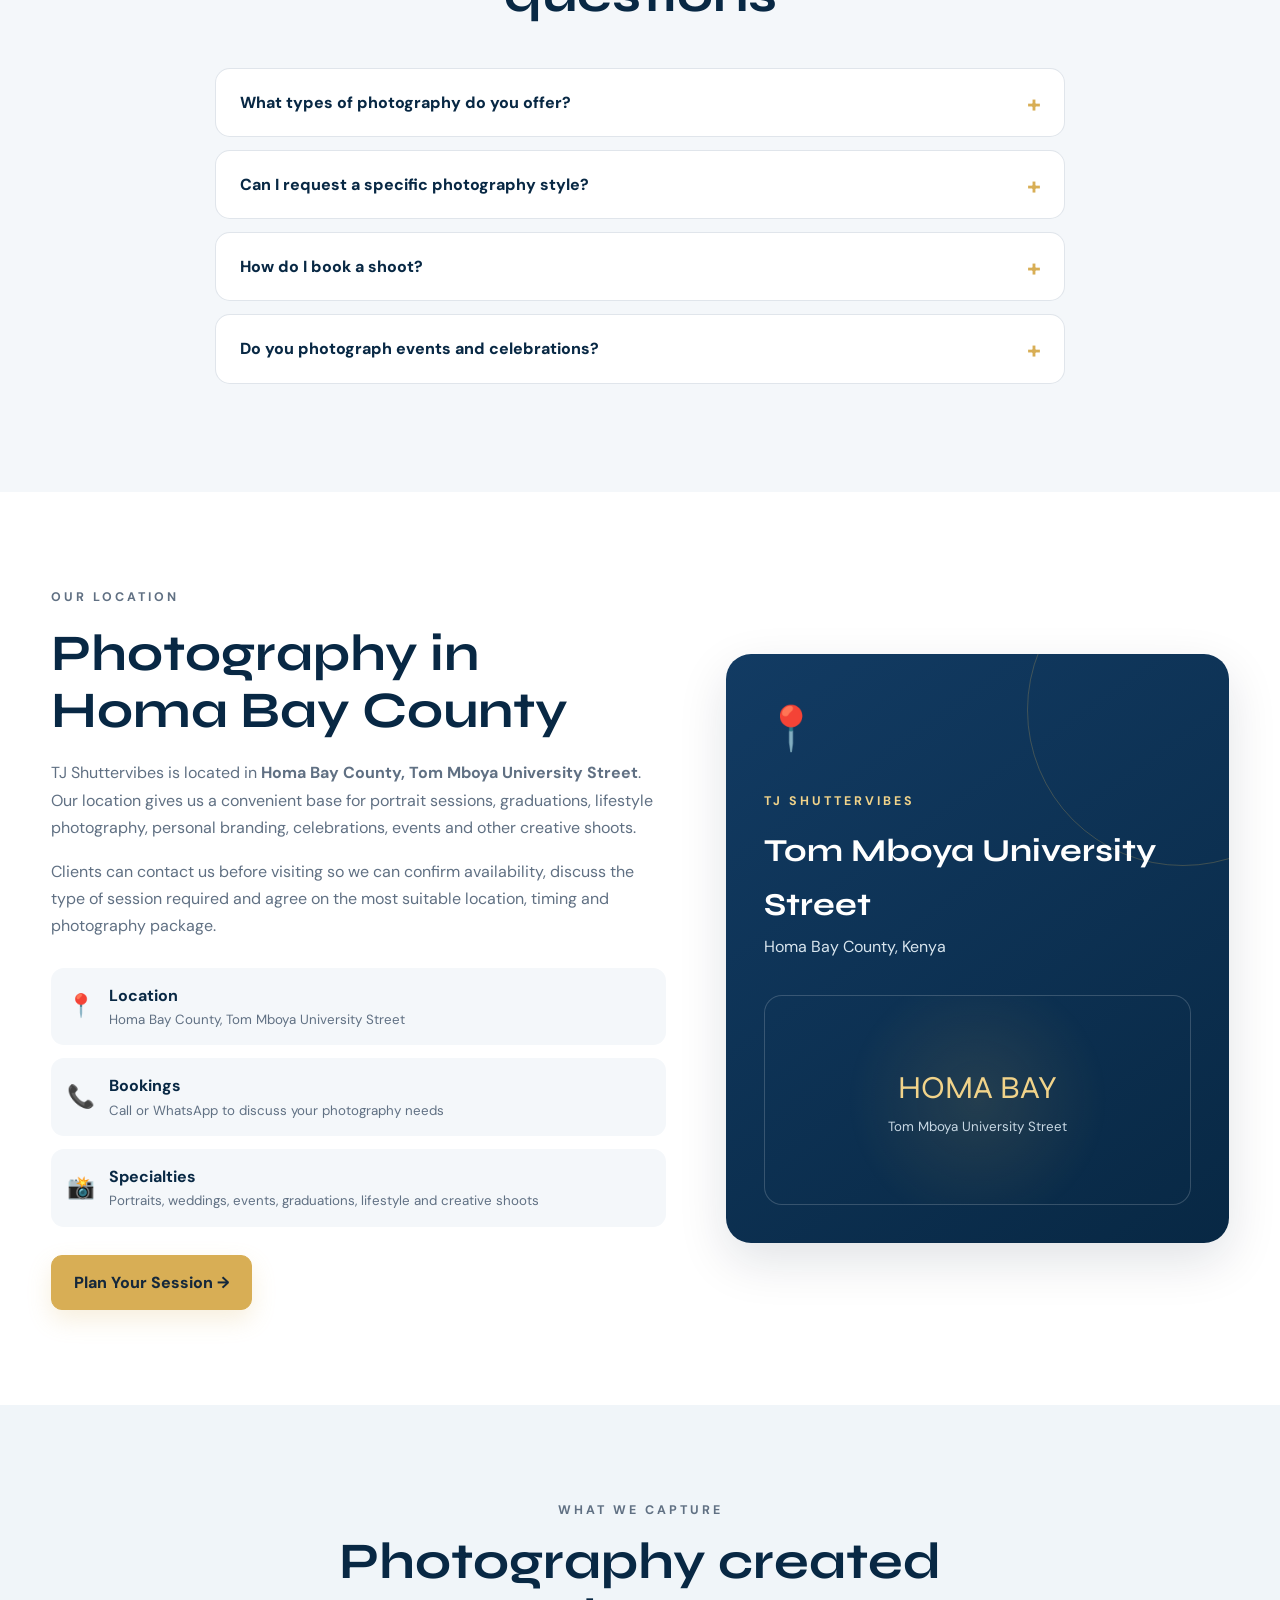
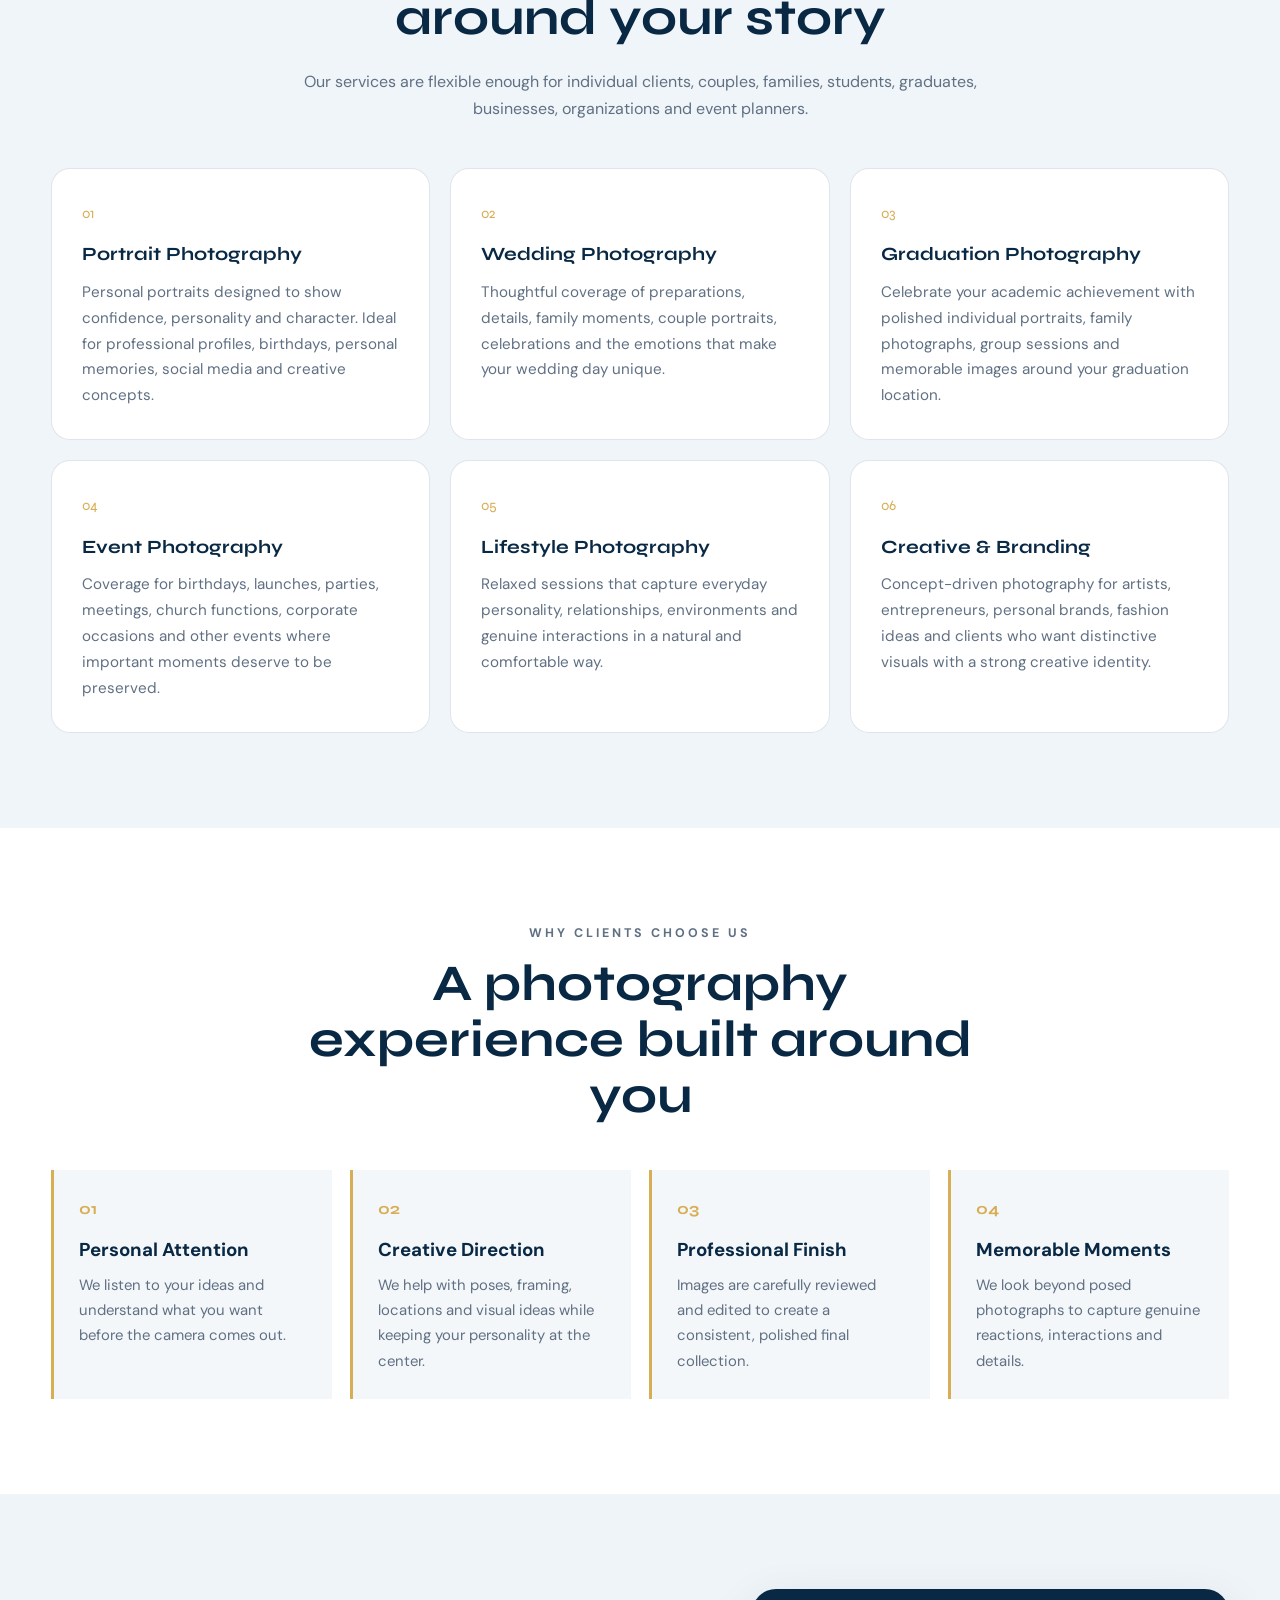
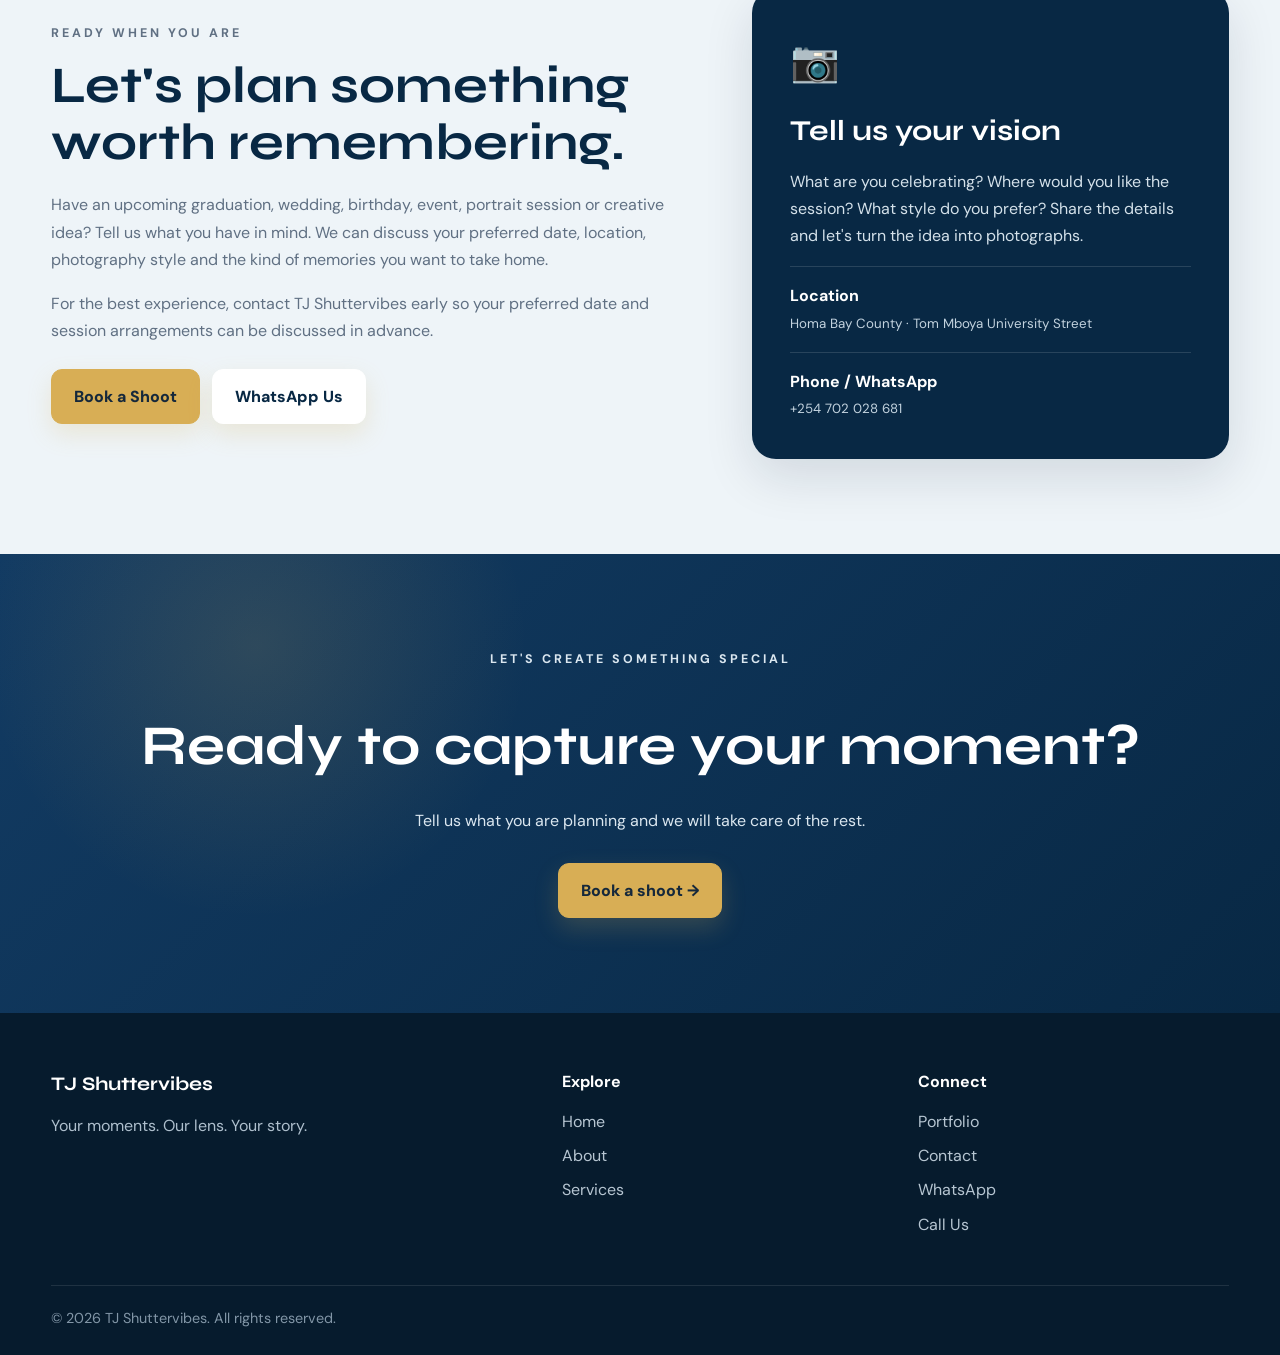
==== commit 4d49d505: "Add link to Gallary in about.html" ====
--- a/about.html
+++ b/about.html
@@ -517,6 +517,7 @@
         <li><a href="services.html">Services</a></li>
         <li><a href="portfolio.html">Portfolio</a></li>
         <li><a href="contact.html">Contact</a></li>
+        <li><a href="gallary.html">Gallary</a></li>
       </ul>
     </nav>
   </div>
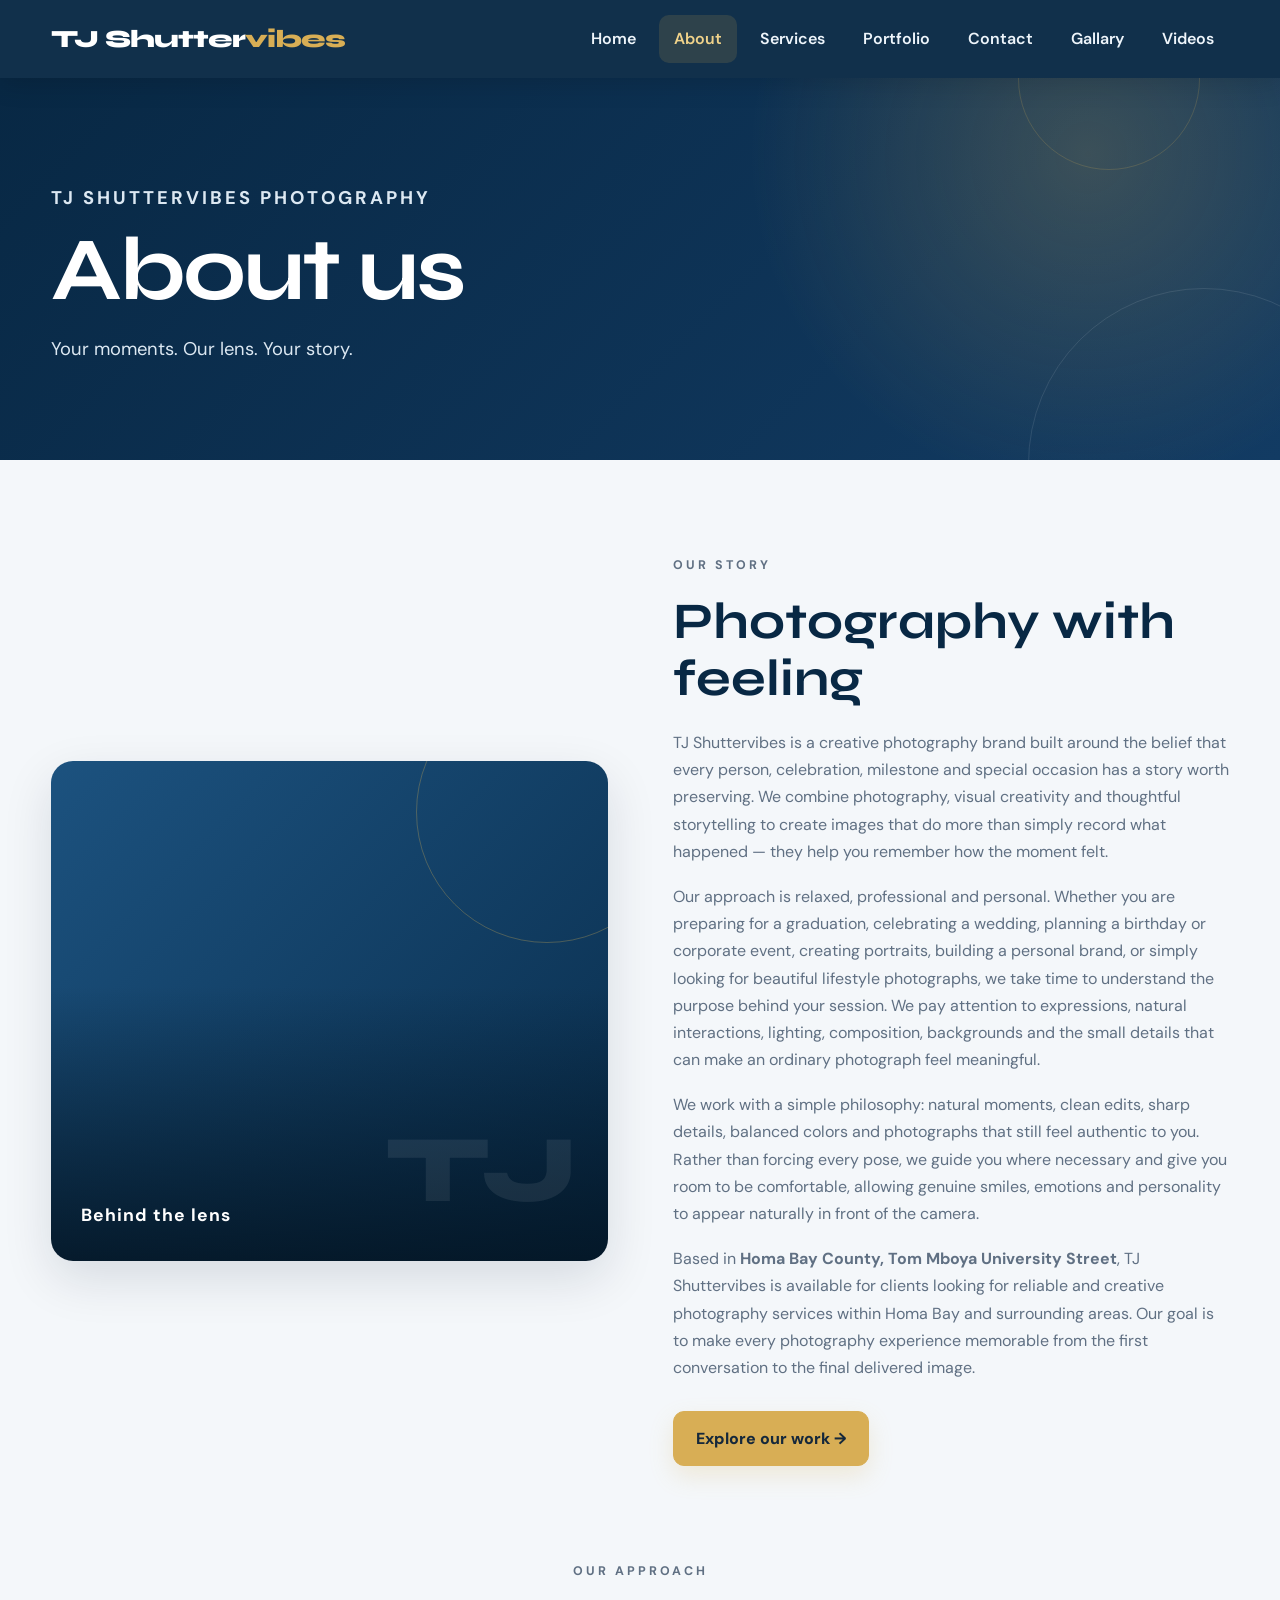
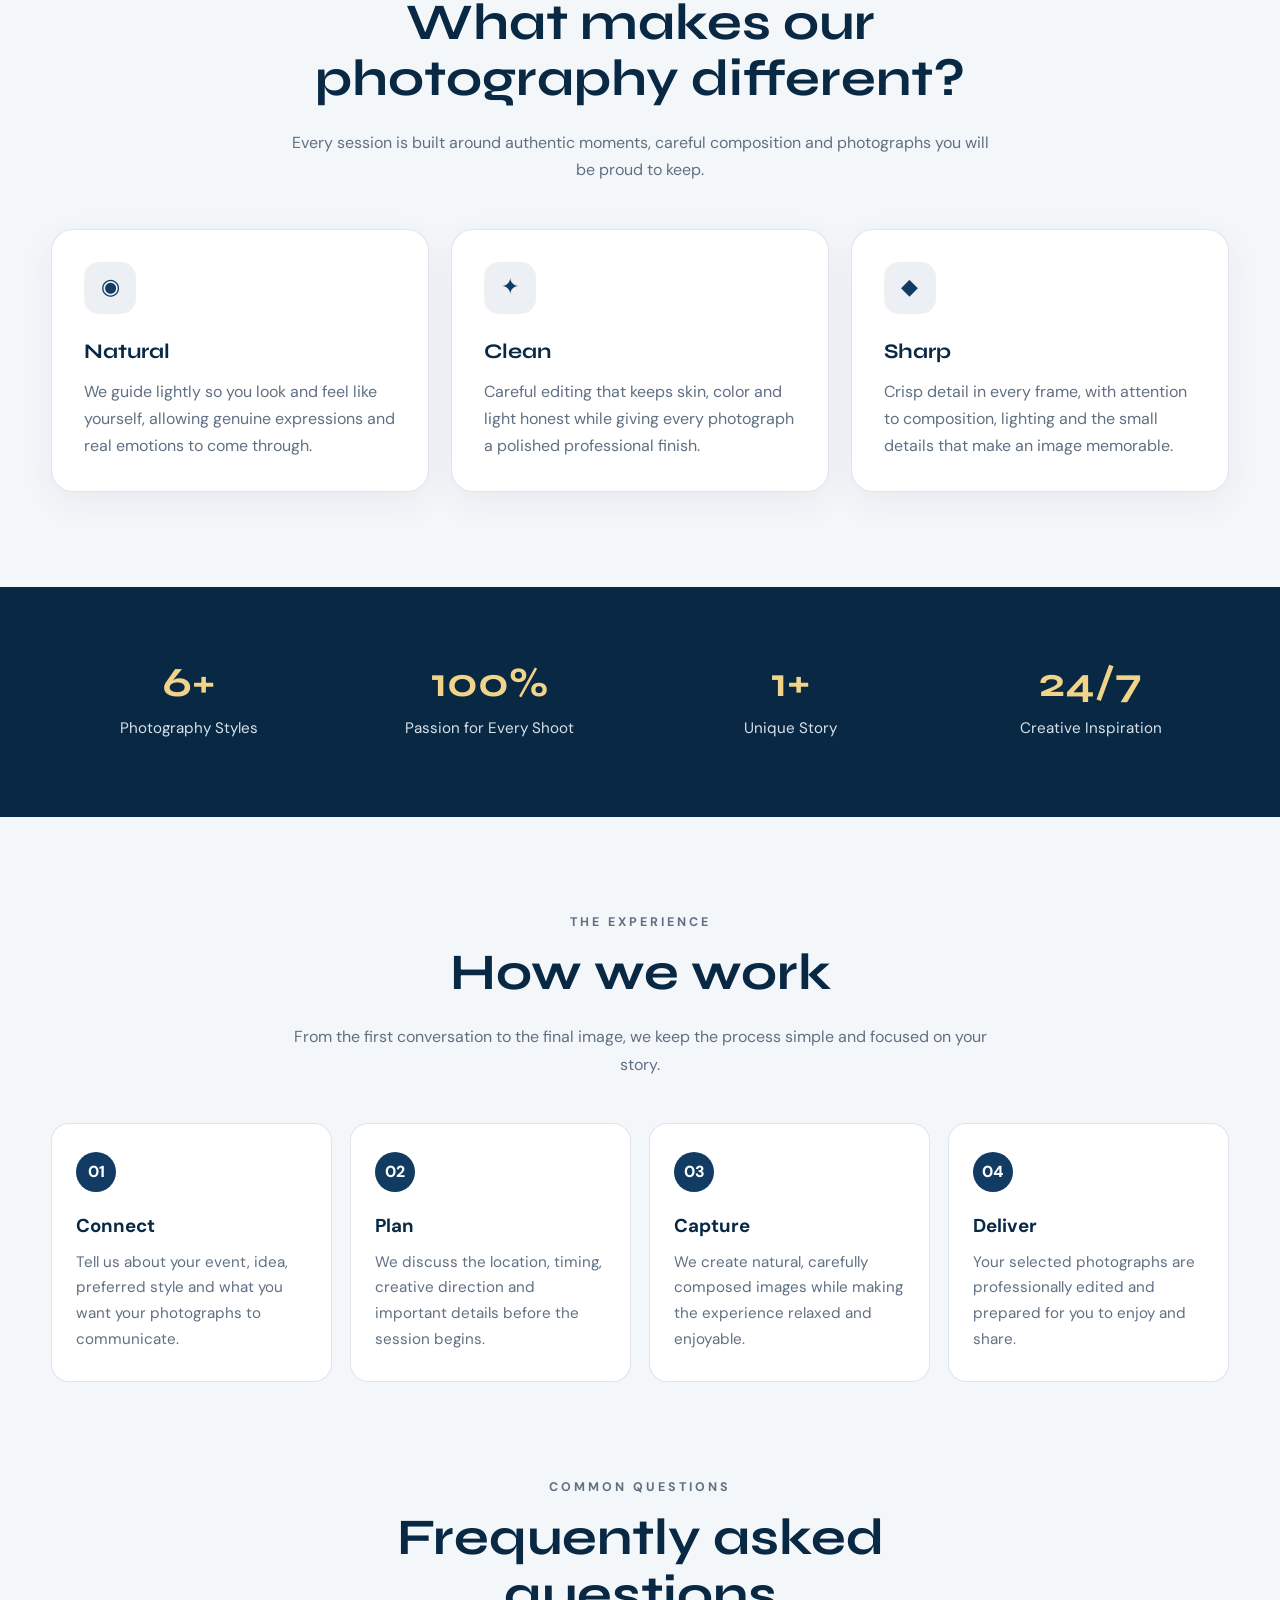
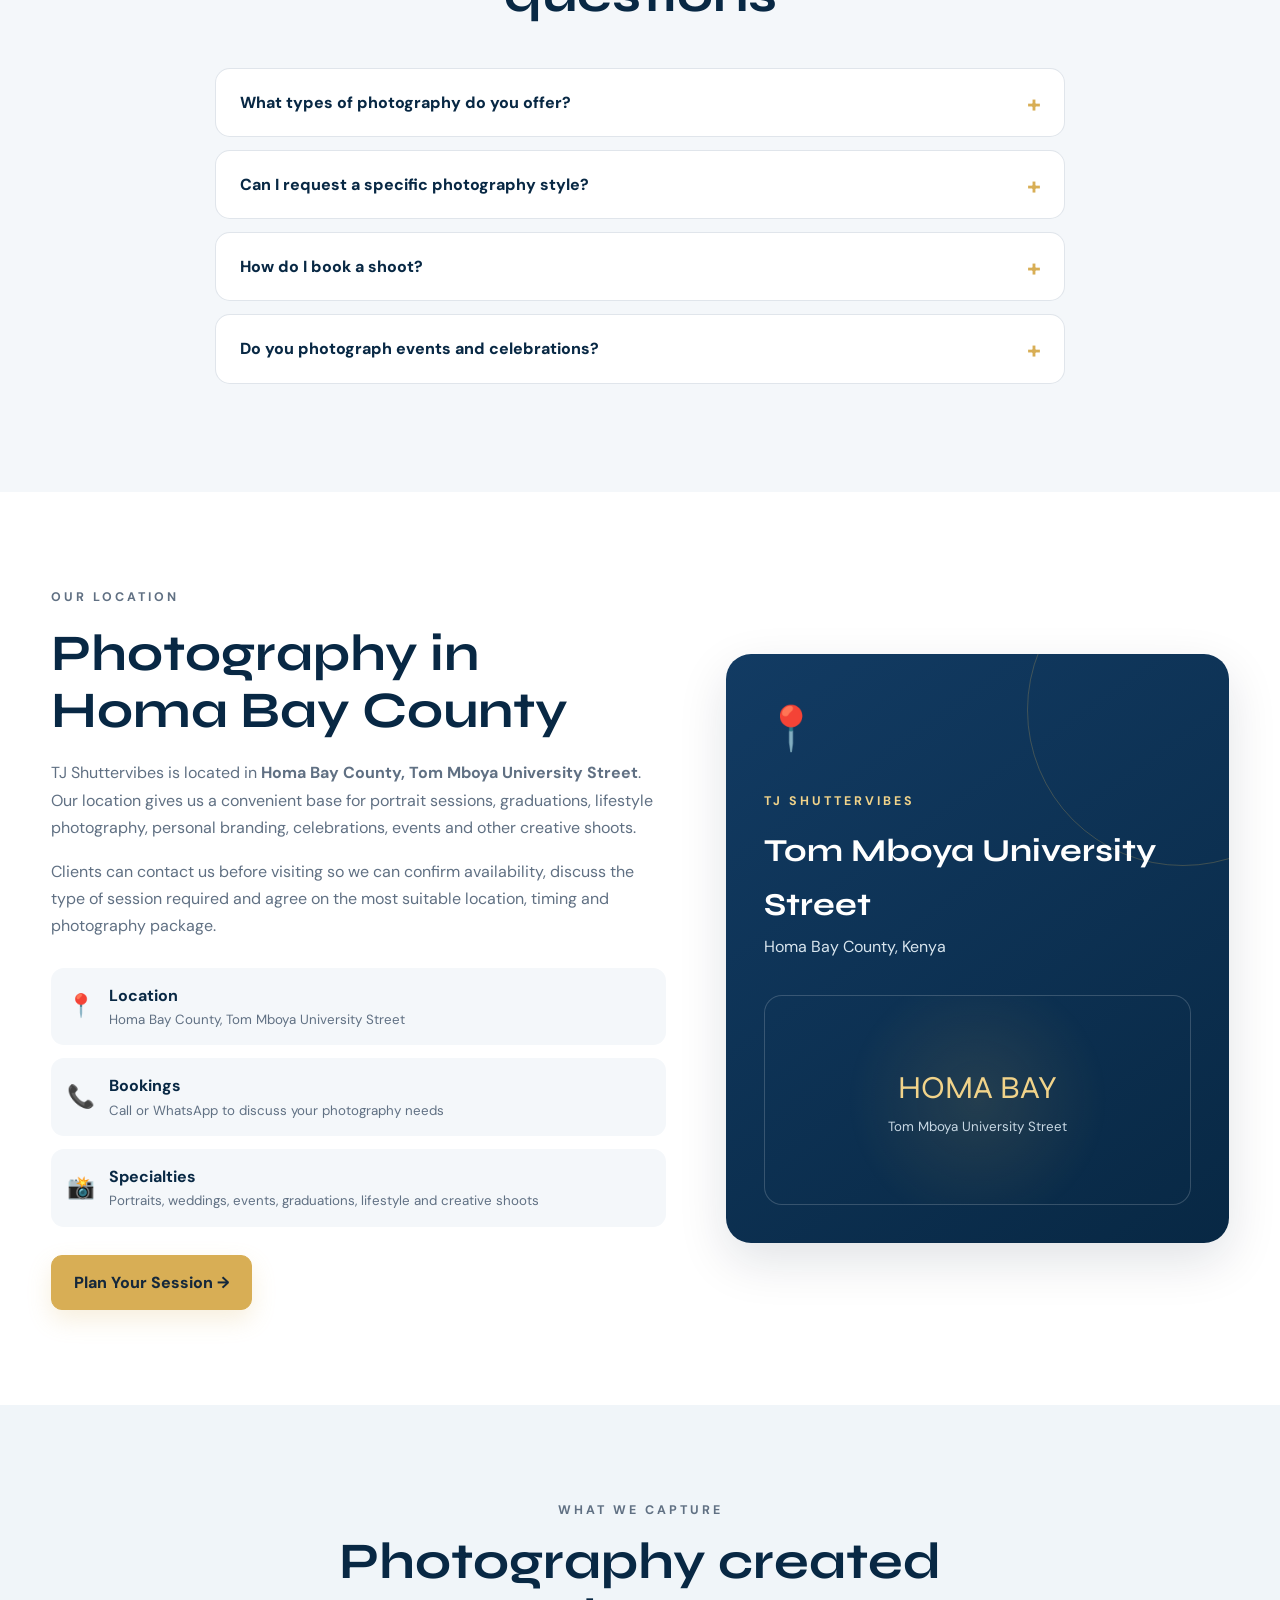
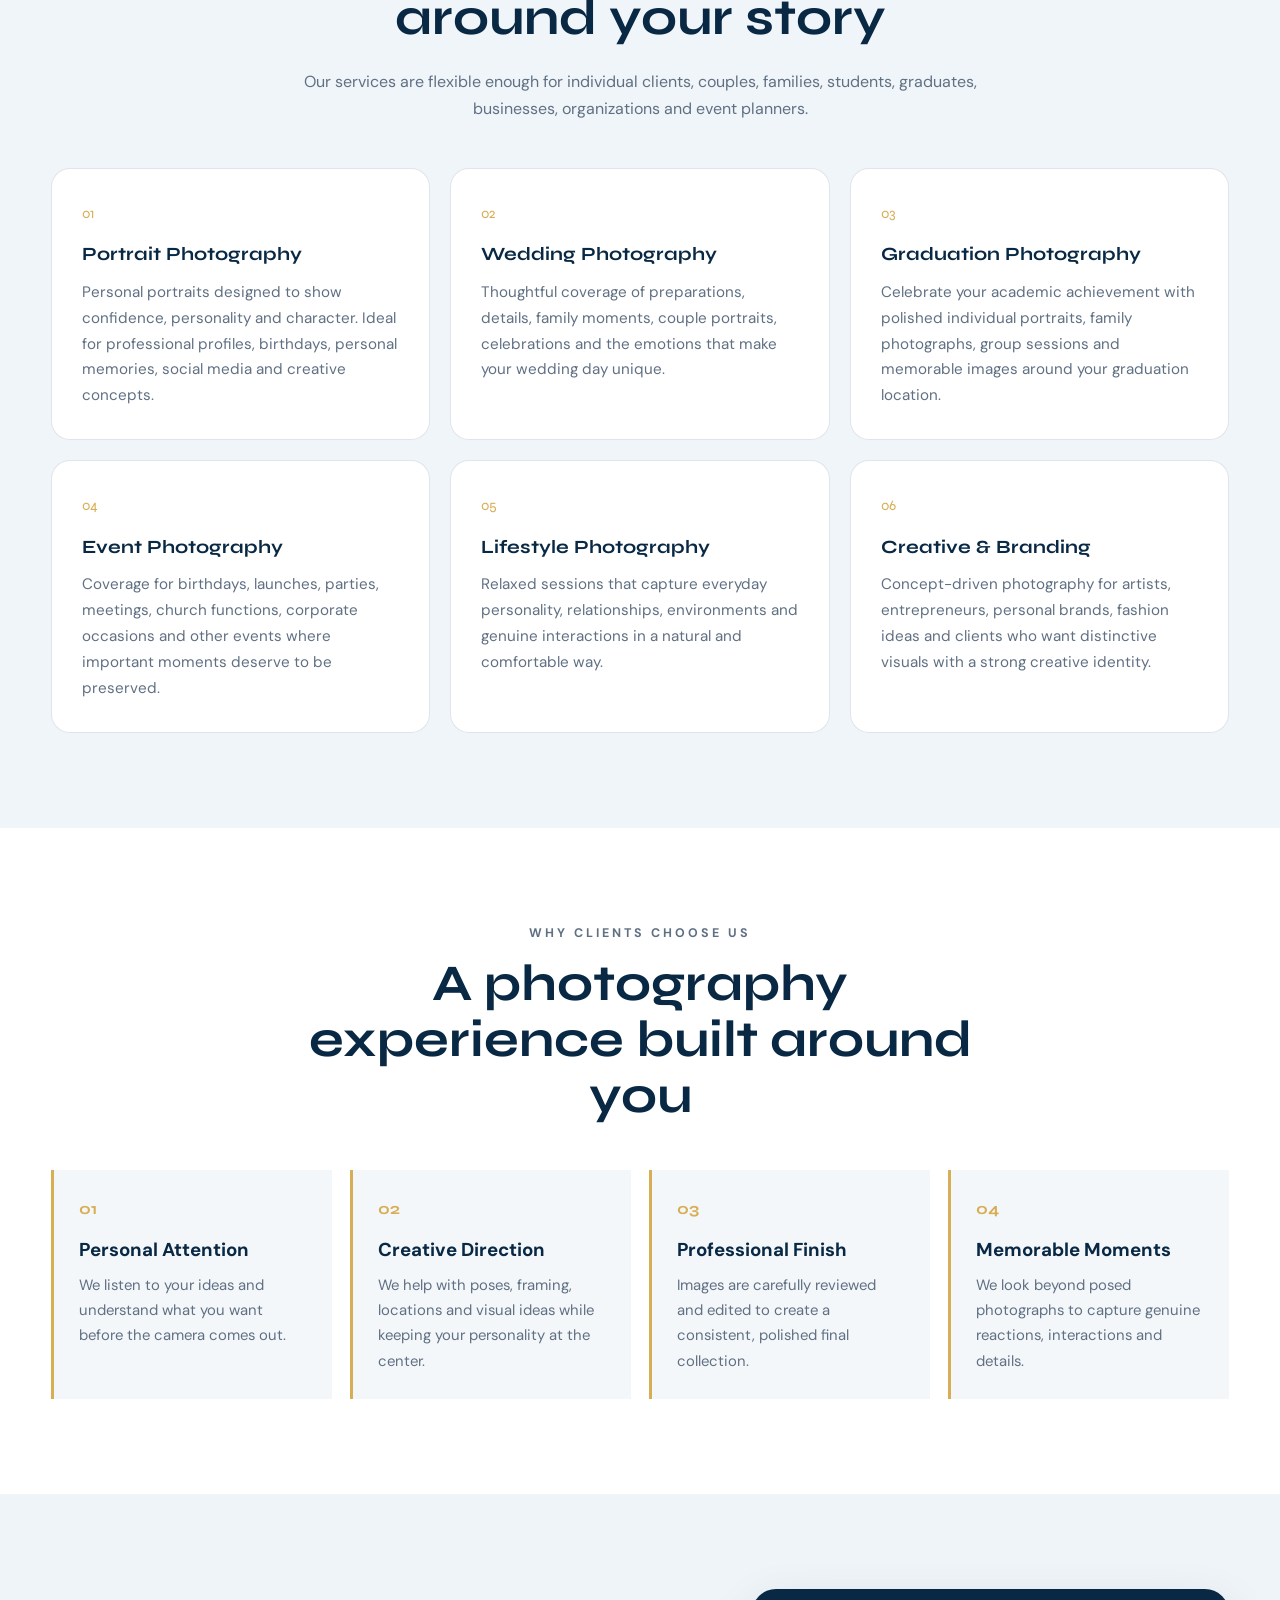
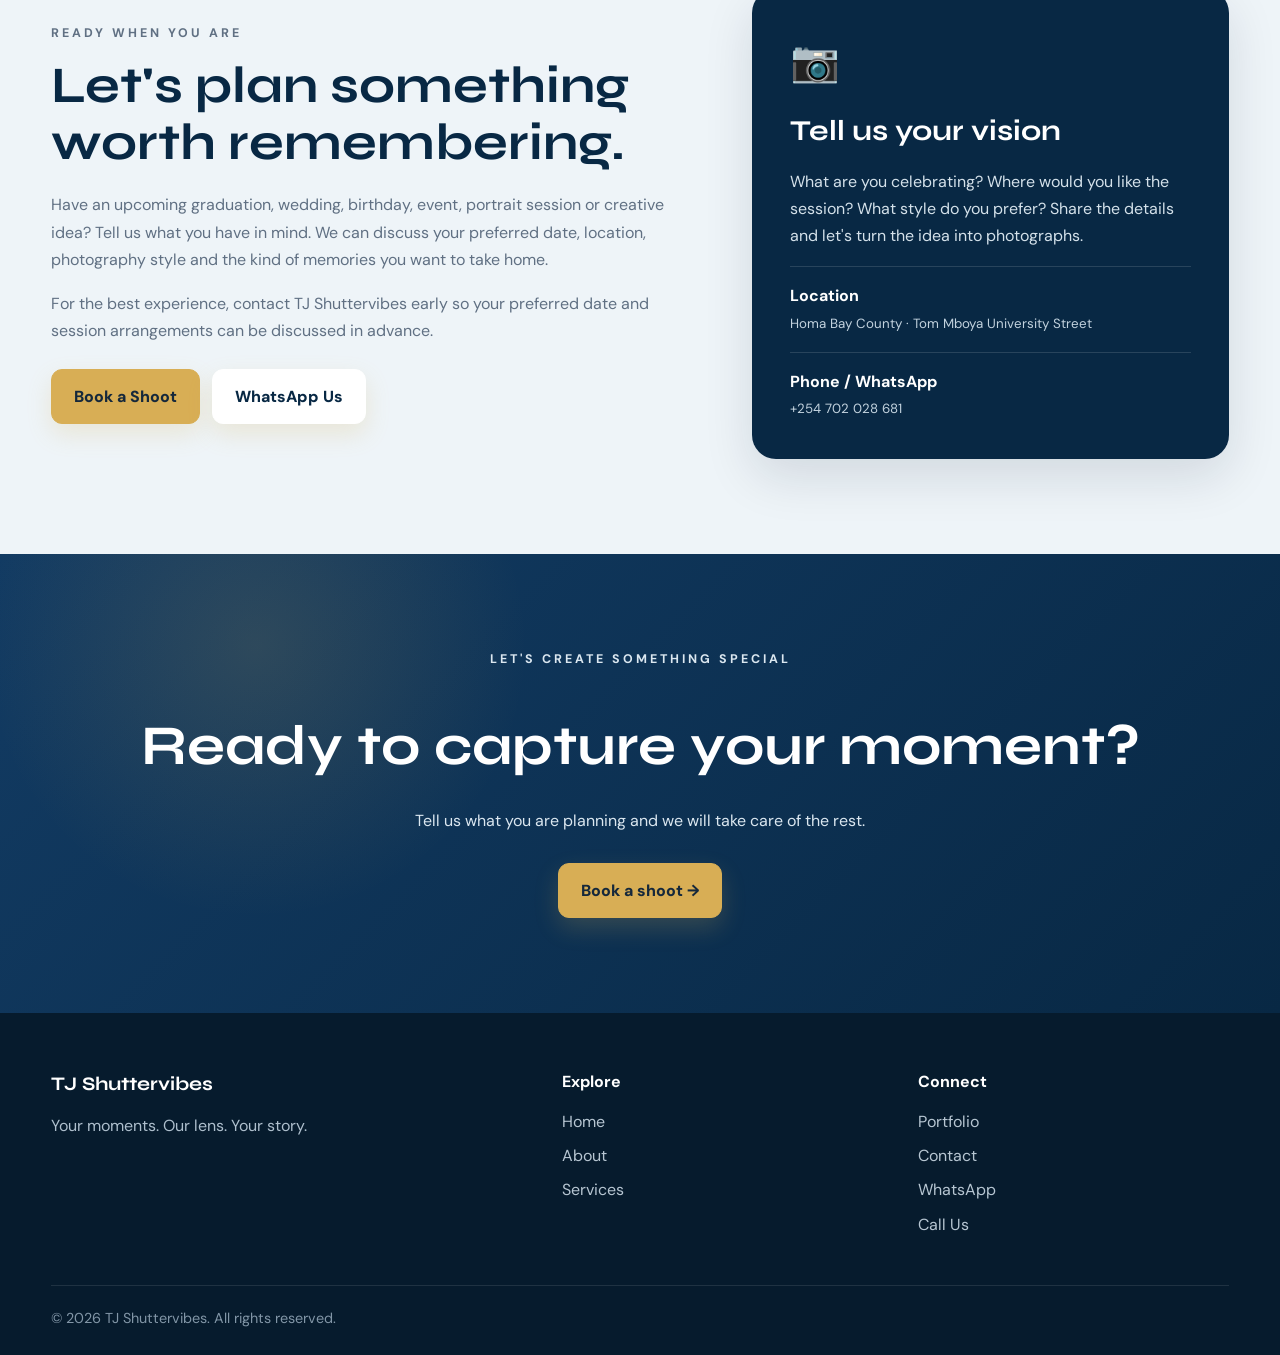
==== commit 56905cc4: "Update about.html" ====
--- a/about.html
+++ b/about.html
@@ -518,6 +518,7 @@
         <li><a href="portfolio.html">Portfolio</a></li>
         <li><a href="contact.html">Contact</a></li>
         <li><a href="gallary.html">Gallary</a></li>
+        <li><a href="videos.html">Videos</a></li>
       </ul>
     </nav>
   </div>
